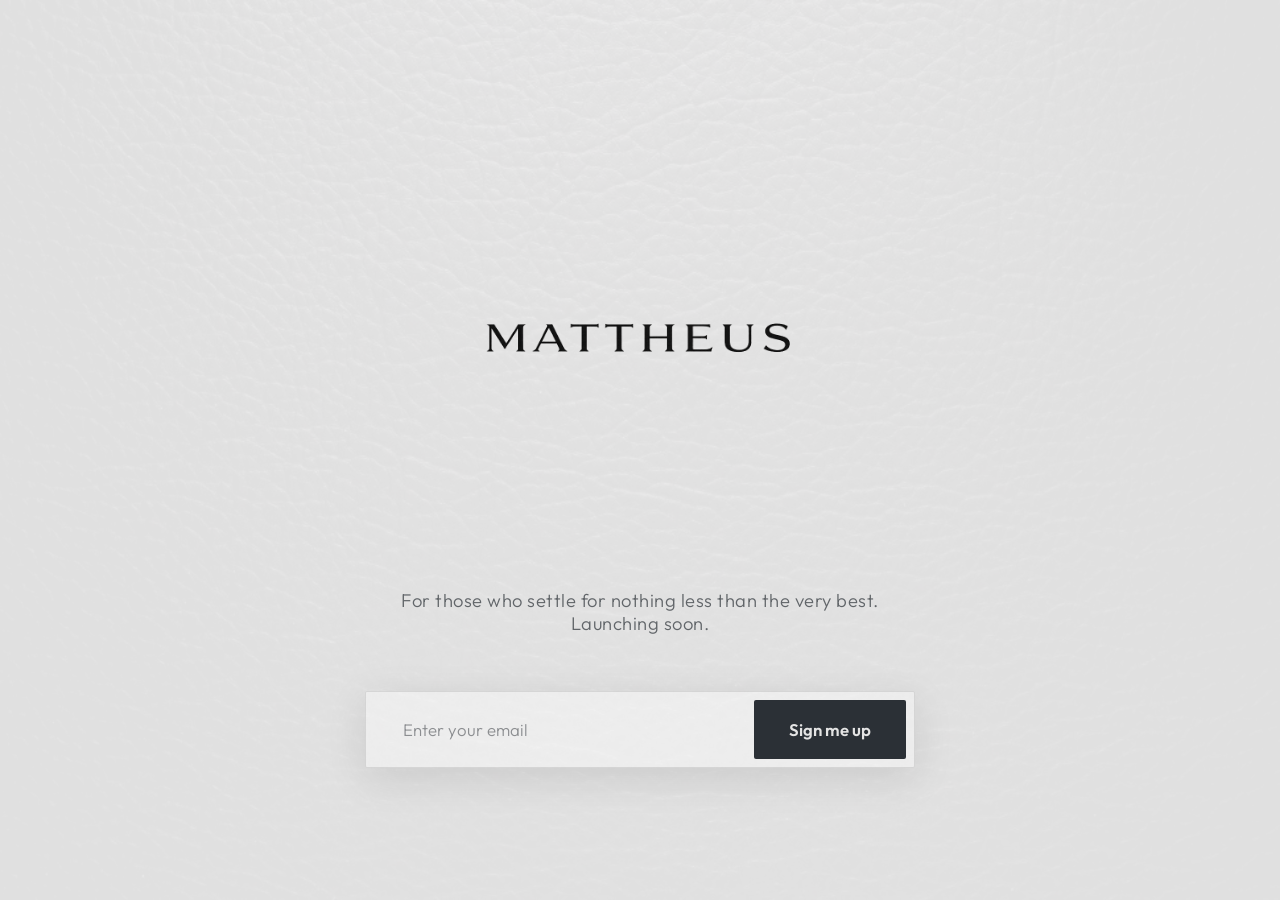
==== index.html @ fa1d1acb "Update index.html" ====
<!DOCTYPE html>
<html lang="nl">

<head>
    <meta charset="UTF-8">
    <meta name="viewport" content="width=device-width, initial-scale=1.0">
    <title>Mattheus Co.</title>
    <link rel="icon" type="image/png" href="favicon 2.png">
    <meta name="description" content="Sign up">

    <link rel="preconnect" href="https://fonts.googleapis.com">
    <link rel="preconnect" href="https://fonts.gstatic.com" crossorigin>
    <link href="https://fonts.googleapis.com/css2?family=Outfit:wght@300;400;600&display=swap" rel="stylesheet">

    <link rel="stylesheet" href="style.css">
</head>

<body>
    <main class="container">
        <img src="logo.jpg" alt="Mattheus Logo" class="brand-logo" id="logo"
            onerror="this.onerror=null;this.src='logo.png';">

        <div class="content">
            <h1 class="visually-hidden">Mattheus</h1>
            <p class="subtitle">
                For those who settle for nothing less than the very best. Launching soon.
            </p>

            <!-- ✅ NIEUW CUSTOM FORM -->
            <form id="subscribe-form" class="subscribe-form">
                <div class="input-group">
                    <input 
                        type="email" 
                        id="email" 
                        placeholder="Enter your email" 
                        required
                    >

                    <button type="submit" id="submit-btn">
                        <span>Sign me up</span>
                    </button>
                </div>

                <div id="success-message" class="success-message">
                    Thank you.
                </div>
            </form>
        </div>
    </main>

    <script src="script.js"></script>
</body>

</html>
---- style.css ----
:root {
    --bg-color: #e4e4e4; /* Lichtgrijs voor de kalfsleren achtergrond */
    --text-color: #2b3036; /* Donkere tekst voor goed contrast */
    --input-bg: rgba(255, 255, 255, 0.4);
    --border-color: rgba(0, 0, 0, 0.1);
    --focus-border: rgba(43, 48, 54, 0.4);
    --accent-color: #5c6670; 
    --transition: all 0.4s cubic-bezier(0.16, 1, 0.3, 1);
}

* {
    margin: 0;
    padding: 0;
    box-sizing: border-box;
}

body {
    background-color: #e0e0e0; /* Heldere lichtgrijze basis */
    color: var(--text-color);
    font-family: 'Outfit', -apple-system, BlinkMacSystemFont, 'Segoe UI', Roboto, Helvetica, Arial, sans-serif;
    min-height: 100vh;
    display: flex;
    flex-direction: column;
    align-items: center;
    justify-content: center;
    overflow-x: hidden;
    position: relative;
}

/* Pseudo-element voor de achtergrondtextuur om scherpte en helderheid te optimaliseren */
body::before {
    content: "";
    position: fixed;
    top: 0;
    left: 0;
    width: 100%;
    height: 100%;
    background-image: url('bg-texture.jpg');
    background-repeat: no-repeat;
    background-size: cover; /* Vult het gehele scherm zonder zichtbare randen of naden */
    background-position: center;
    mix-blend-mode: screen;
    opacity: 0.85;
    /* Optimalisaties voor maximale scherpte bij het schalen */
    image-rendering: -webkit-optimize-contrast;
    filter: contrast(1.15) brightness(1.02); 
    z-index: -1;
    pointer-events: none;
}


.container {
    width: 100%;
    max-width: 900px;
    display: flex;
    flex-direction: column;
    align-items: center;
    padding: 2rem;
    animation: fadeIn 1.2s ease-out forwards;
}

@keyframes fadeIn {
    from { opacity: 0; transform: translateY(20px); filter: blur(10px); }
    to { opacity: 1; transform: translateY(0); filter: blur(0); }
}

.brand-logo {
    max-width: 100%;
    width: 650px; /* Groot formaat zoals gevraagd */
    height: auto;
    margin-bottom: 1.5rem;
    object-fit: contain;
    /* Zorgt voor een naadloze overloop in de achtergrond door de randen te faden */
    -webkit-mask-image: radial-gradient(ellipse 80% 80% at center, black 70%, transparent 100%);
    mask-image: radial-gradient(ellipse 80% 80% at center, black 70%, transparent 100%);
}

.content {
    width: 100%;
    display: flex;
    flex-direction: column;
    align-items: center;
    text-align: center;
}

.visually-hidden {
    position: absolute;
    width: 1px;
    height: 1px;
    padding: 0;
    margin: -1px;
    overflow: hidden;
    clip: rect(0, 0, 0, 0);
    border: 0;
}

.subtitle {
    font-size: 1.15rem;
    font-weight: 300;
    color: rgba(43, 48, 54, 0.7);
    margin-bottom: 3.5rem;
    letter-spacing: 0.5px;
    max-width: 500px;
}

.subscribe-form {
    width: 100%;
    max-width: 550px;
    position: relative;
}

.input-group {
    display: flex;
    position: relative;
    border-radius: 2px;
    background: var(--input-bg);
    border: 1px solid var(--border-color);
    padding: 0.5rem;
    backdrop-filter: blur(15px);
    transition: var(--transition);
    box-shadow: 0 10px 40px rgba(0, 0, 0, 0.1);
}

.input-group:focus-within {
    border-color: var(--focus-border);
    background: rgba(255, 255, 255, 0.8);
    box-shadow: 0 15px 40px rgba(0, 0, 0, 0.1), 0 0 20px rgba(43, 48, 54, 0.05);
    transform: translateY(-2px);
}

input[type="email"] {
    flex: 1;
    background: transparent;
    border: none;
    padding: 1.2rem 1.8rem;
    color: var(--text-color);
    font-size: 1.05rem;
    font-family: inherit;
    outline: none;
}

input[type="email"]::placeholder {
    color: rgba(43, 48, 54, 0.5);
    font-weight: 300;
}

button {
    background: var(--text-color);
    color: var(--bg-color);
    border: none;
    border-radius: 2px;
    padding: 0 2.2rem;
    font-size: 1.05rem;
    font-weight: 600;
    font-family: inherit;
    cursor: pointer;
    transition: var(--transition);
    display: flex;
    align-items: center;
    gap: 0.6rem;
}

button:hover {
    background: var(--accent-color);
    transform: scale(1.03);
    box-shadow: 0 5px 15px rgba(216, 202, 181, 0.2);
}

button:active {
    transform: scale(0.98);
}

.arrow-icon {
    transition: var(--transition);
}

button:hover .arrow-icon {
    transform: translateX(4px);
}

.success-message {
    position: absolute;
    top: 130%;
    left: 0;
    width: 100%;
    text-align: center;
    color: var(--accent-color);
    font-size: 1.1rem;
    font-weight: 400;
    opacity: 0;
    visibility: hidden;
    transform: translateY(-15px);
    transition: all 0.5s cubic-bezier(0.16, 1, 0.3, 1);
}

.success-message.show {
    opacity: 1;
    visibility: visible;
    transform: translateY(0);
}
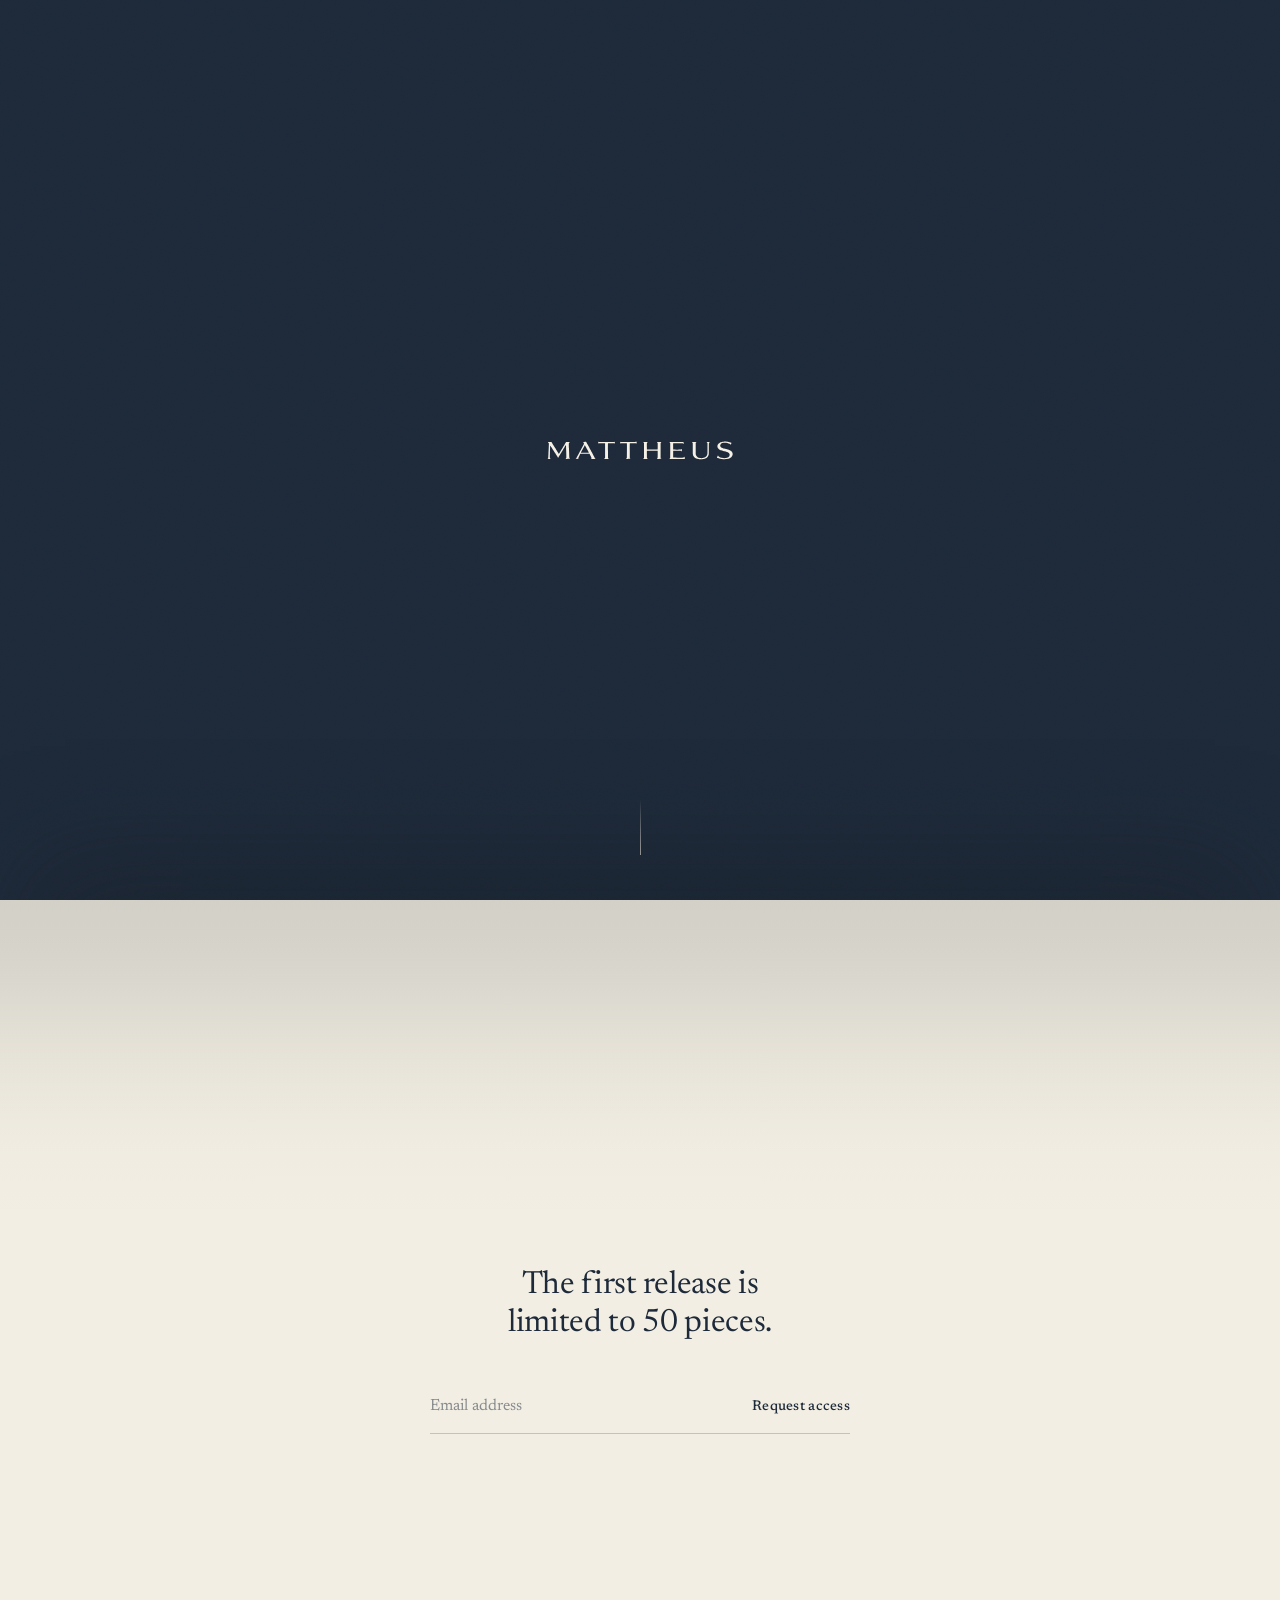
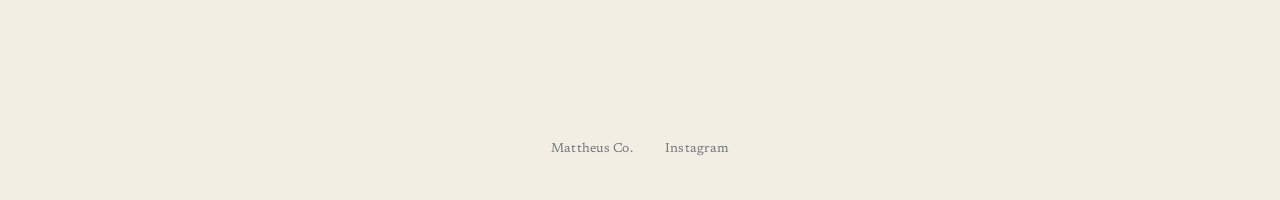
==== commit 3fb42849: "Add files via upload" ====
--- a/index.html
+++ b/index.html
@@ -1,54 +1,458 @@
-<!DOCTYPE html>
-<html lang="nl">
-
+<!doctype html>
+<html lang="en">
 <head>
-    <meta charset="UTF-8">
-    <meta name="viewport" content="width=device-width, initial-scale=1.0">
-    <title>Mattheus Co.</title>
-    <link rel="icon" type="image/png" href="favicon 2.png">
-    <meta name="description" content="Sign up">
-
-    <link rel="preconnect" href="https://fonts.googleapis.com">
-    <link rel="preconnect" href="https://fonts.gstatic.com" crossorigin>
-    <link href="https://fonts.googleapis.com/css2?family=Outfit:wght@300;400;600&display=swap" rel="stylesheet">
-
-    <link rel="stylesheet" href="style.css">
+<meta charset="utf-8">
+<meta name="viewport" content="width=device-width, initial-scale=1">
+<meta name="description" content="Mattheus. The first release is limited to 50 pieces.">
+<meta name="theme-color" content="#1E2A3A">
+<link rel="icon" href="/favicon.png" type="image/png">
+<link rel="apple-touch-icon" href="/apple-touch-icon.png">
+<meta property="og:title" content="Mattheus Co.">
+<meta property="og:description" content="The first release is limited to 50 pieces.">
+<meta property="og:image" content="/og.png">
+<meta name="twitter:card" content="summary_large_image">
+<title>Mattheus Co.</title>
+<link rel="preconnect" href="https://fonts.googleapis.com">
+<link rel="preconnect" href="https://fonts.gstatic.com" crossorigin>
+<link href="https://fonts.googleapis.com/css2?family=Newsreader:opsz,wght@6..72,300;6..72,400;6..72,500&display=swap" rel="stylesheet">
+<style>
+  /* ---------------------------------------------------------------
+     Mattheus · design guidelines
+     Navy #1E2A3A 60-70% · Sail #F6F1E7 20-30% · supporting 5-10%
+     Type: GT Super (display) + GT Super Text (body & UI).
+     Newsreader is the stand-in until the GT Super licence lands;
+     drop the @font-face block below in and it takes over everywhere.
+     --------------------------------------------------------------- */
+  :root{
+    --navy:#1E2A3A;
+    --navy-deep:#171D25;
+    --sail:#F6F1E7;
+    --paper:#F2EEE3;   /* screen 3 ground */
+    --stone:#D9D5D0;
+    --mist:#EEF0F0;
+    --grey:#8C8F95;
+    --metal:#C0C4C8;
+
+    --ease:cubic-bezier(.16,1,.3,1);
+    --display:'GT Super Display','GT Super','Newsreader',Georgia,'Times New Roman',serif;
+    --text:'GT Super Text','GT Super','Newsreader',Georgia,'Times New Roman',serif;
+  }
+  *{box-sizing:border-box;margin:0;padding:0}
+  html{scroll-behavior:smooth;background:var(--navy)}
+  body{
+    background:var(--navy);
+    color:var(--sail);
+    font-family:var(--text);
+    font-weight:400;
+    -webkit-font-smoothing:antialiased;
+    overflow-x:hidden;
+  }
+  body::after{
+    content:"";position:fixed;inset:0;pointer-events:none;z-index:9;
+    opacity:.03;mix-blend-mode:overlay;
+    background-image:url("data:image/svg+xml,%3Csvg xmlns='http://www.w3.org/2000/svg' width='180' height='180'%3E%3Cfilter id='n'%3E%3CfeTurbulence type='fractalNoise' baseFrequency='.85' numOctaves='3'/%3E%3C/filter%3E%3Crect width='180' height='180' filter='url(%23n)'/%3E%3C/svg%3E");
+  }
+
+  section{
+    min-height:100svh;
+    display:flex;flex-direction:column;
+    align-items:center;justify-content:center;
+    padding:clamp(48px,9vw,120px);
+    position:relative;
+  }
+
+  /* type scale straight from the guidelines ------------------------ */
+  .body{
+    font-family:var(--text);font-weight:400;
+    font-size:clamp(16px,1.4vw,18px);
+    line-height:1.6;letter-spacing:0;
+    text-align:center;text-wrap:balance;
+  }
+  .caption{
+    font-family:var(--text);font-weight:400;
+    font-size:13px;line-height:1.5;letter-spacing:.02em;
+  }
+
+  .r{opacity:0;transform:translateY(16px);transition:opacity 1.2s var(--ease),transform 1.2s var(--ease)}
+  .r.in{opacity:1;transform:none}
+  .r.d1{transition-delay:.16s}.r.d2{transition-delay:.34s}.r.d3{transition-delay:.54s}
+  @media (prefers-reduced-motion:reduce){.r{opacity:1;transform:none;transition:none}}
+
+  /* 1 · the mark --------------------------------------------------- */
+  /* The navy screen stays put and the paper panel slides up over it.
+     Smoother than blending the two colours, which passes through a
+     muddy grey. */
+  #mark{
+    position:sticky;top:0;
+    height:100svh;
+    z-index:0;
+  }
+  #mark .inner{
+    display:flex;flex-direction:column;align-items:center;
+    will-change:opacity,transform;
+  }
+  .mark{width:min(190px,34vw);color:var(--sail)}
+  .mark svg{display:block;width:100%;height:auto}
+  .cue{
+    position:absolute;bottom:clamp(32px,5vh,56px);left:50%;
+    width:1px;height:56px;transform:translateX(-50%);
+    background:linear-gradient(to bottom,transparent,rgba(246,241,231,.14));
+    overflow:hidden;
+  }
+  .cue::after{
+    content:"";position:absolute;left:0;top:0;width:1px;height:56px;
+    background:linear-gradient(to bottom,transparent,rgba(246,241,231,.6));
+    animation:trace 4s var(--ease) infinite;
+  }
+  @keyframes trace{0%{transform:translateY(-100%);opacity:0}20%{opacity:1}
+    72%{opacity:1}100%{transform:translateY(100%);opacity:0}}
+  @media (prefers-reduced-motion:reduce){.cue::after{animation:none;opacity:.35}}
+
+  /* 2 · access ----------------------------------------------------- */
+  #access{
+    position:relative;z-index:1;
+    background:var(--paper);
+    color:var(--navy);
+    gap:clamp(40px,6vh,72px);
+    box-shadow:0 -70px 100px -30px rgba(23,29,37,.38);
+  }
+  /* the panel's own shadow falls across its top edge, so the paper
+     darkens at the seam and lightens away from it over a long,
+     squared falloff. Shading the paper rather than blending navy
+     into it keeps the midtones out of grey. */
+  #access::before{
+    content:"";position:absolute;left:0;right:0;top:0;
+    height:42vh;pointer-events:none;
+    background:linear-gradient(to bottom,
+      rgba(23,29,37,0.140) 0.0%,
+      rgba(23,29,37,0.136) 7.1%,
+      rgba(23,29,37,0.125) 14.3%,
+      rgba(23,29,37,0.109) 21.4%,
+      rgba(23,29,37,0.090) 28.6%,
+      rgba(23,29,37,0.070) 35.7%,
+      rgba(23,29,37,0.051) 42.9%,
+      rgba(23,29,37,0.035) 50.0%,
+      rgba(23,29,37,0.022) 57.1%,
+      rgba(23,29,37,0.012) 64.3%,
+      rgba(23,29,37,0.006) 71.4%,
+      rgba(23,29,37,0.002) 78.6%,
+      rgba(23,29,37,0.000) 85.7%,
+      rgba(23,29,37,0.000) 92.9%,
+      rgba(23,29,37,0.000) 100.0%);
+  }
+  .h3{
+    font-family:var(--display);font-weight:400;
+    font-size:clamp(24px,2.8vw,32px);
+    line-height:1.2;letter-spacing:-.01em;
+    text-align:center;text-wrap:balance;
+  }
+  #access .h3{max-width:18ch;color:var(--navy)}
+  form{width:min(420px,80vw);position:relative}
+  .field{
+    display:flex;align-items:baseline;gap:20px;
+    border-bottom:1px solid rgba(30,42,58,.22);
+    padding-bottom:14px;
+    transition:border-color .7s var(--ease);
+  }
+  .field:focus-within{border-bottom-color:rgba(30,42,58,.7)}
+  input{
+    flex:1;min-width:0;background:none;border:0;outline:none;
+    color:var(--navy);
+    font-family:var(--text);font-size:16px;font-weight:400;
+    letter-spacing:0;padding:2px 0;
+  }
+  input::placeholder{color:rgba(30,42,58,.5)}
+  button{
+    background:none;border:0;cursor:pointer;
+    color:var(--navy);
+    font-family:var(--text);font-weight:500;
+    font-size:14px;line-height:1.3;letter-spacing:.02em;
+    white-space:nowrap;padding:2px 0;
+    border-bottom:1px solid transparent;
+    transition:border-color .7s var(--ease),opacity .4s var(--ease);
+  }
+  button:hover:not(:disabled){border-bottom-color:var(--navy)}
+  button:disabled{opacity:.35;cursor:default}
+  .status{
+    position:absolute;left:0;right:0;top:calc(100% + 22px);
+    font-size:13px;letter-spacing:.02em;color:rgba(30,42,58,.65);
+    opacity:0;transform:translateY(-6px);
+    transition:opacity .9s var(--ease),transform .9s var(--ease);
+  }
+  .status.show{opacity:1;transform:none}
+  .status.err{color:#96612F}
+  form.done .field{opacity:0;pointer-events:none;transition:opacity .8s var(--ease)}
+
+  footer{
+    position:absolute;bottom:clamp(28px,4.5vh,48px);left:0;right:0;
+    display:flex;justify-content:center;gap:32px;
+    color:rgba(30,42,58,.6);
+  }
+  footer a{color:inherit;text-decoration:none;border-bottom:1px solid transparent;
+    transition:border-color .6s var(--ease)}
+  footer a:hover{border-bottom-color:currentColor}
+
+  @media (max-width:640px){
+    .mark{width:42vw}
+  }
+</style>
 </head>
-
 <body>
-    <main class="container">
-        <img src="logo.jpg" alt="Mattheus Logo" class="brand-logo" id="logo"
-            onerror="this.onerror=null;this.src='logo.png';">
-
-        <div class="content">
-            <h1 class="visually-hidden">Mattheus</h1>
-            <p class="subtitle">
-                For those who settle for nothing less than the very best. Launching soon.
-            </p>
-
-            <!-- ✅ NIEUW CUSTOM FORM -->
-            <form id="subscribe-form" class="subscribe-form">
-                <div class="input-group">
-                    <input 
-                        type="email" 
-                        id="email" 
-                        placeholder="Enter your email" 
-                        required
-                    >
-
-                    <button type="submit" id="submit-btn">
-                        <span>Sign me up</span>
-                    </button>
-                </div>
-
-                <div id="success-message" class="success-message">
-                    Thank you.
-                </div>
-            </form>
-        </div>
-    </main>
-
-    <script src="script.js"></script>
+
+<!-- 1 · the mark -->
+<section id="mark">
+  <div class="inner" id="markInner">
+    <div class="mark r d1"><svg xmlns="http://www.w3.org/2000/svg" viewBox="0 0 4398 528" role="img" aria-label="Mattheus"><g transform="translate(0.000000,528.000000) scale(0.100000,-0.100000)" fill="currentColor"><path d="M41370 4665 c-137 -14 -274 -35 -420 -67 -162 -35 -206 -47 -262 -73
+-29 -14 -62 -25 -74 -25 -12 0 -39 -12 -60 -26 -21 -15 -52 -31 -67 -37 -64
+-22 -243 -152 -326 -237 -144 -146 -190 -249 -242 -535 -10 -54 -8 -78 19
+-216 32 -161 54 -219 129 -337 40 -62 167 -191 222 -227 22 -13 42 -29 46 -35
+3 -6 27 -22 53 -35 26 -14 54 -29 62 -34 35 -21 167 -81 179 -81 7 0 43 -13
+79 -29 63 -28 179 -64 422 -132 58 -16 119 -34 135 -40 34 -12 242 -62 355
+-85 41 -8 104 -24 140 -34 36 -11 111 -31 167 -45 56 -14 127 -37 158 -50 30
+-14 64 -25 74 -25 11 0 70 -25 132 -56 241 -120 367 -235 424 -387 42 -113 49
+-165 36 -258 -25 -175 -68 -265 -179 -377 -76 -76 -190 -153 -245 -166 -16 -4
+-45 -17 -65 -30 -20 -13 -57 -27 -80 -30 -24 -4 -61 -15 -82 -26 -20 -10 -77
+-26 -126 -34 -49 -9 -120 -23 -159 -31 -214 -44 -627 -18 -875 56 -36 11 -99
+28 -140 38 -262 66 -578 252 -686 404 -54 78 -80 90 -100 47 -71 -152 -130
+-261 -181 -339 -24 -35 -43 -74 -43 -86 0 -37 49 -64 143 -79 46 -8 101 -23
+123 -34 21 -11 59 -25 84 -32 25 -6 54 -17 65 -25 11 -7 56 -22 100 -34 44
+-12 90 -29 103 -37 13 -9 51 -20 85 -25 34 -6 82 -19 106 -30 25 -11 87 -24
+139 -29 52 -6 124 -17 161 -26 218 -50 1040 -58 1206 -11 28 8 84 20 125 27
+41 7 100 19 130 27 167 44 202 55 251 78 30 14 62 25 71 25 9 0 29 11 45 23
+15 13 42 29 59 35 91 30 353 236 429 336 164 214 208 308 235 505 12 86 -11
+293 -38 346 -8 17 -21 52 -28 79 -7 26 -24 65 -37 85 -13 20 -33 50 -43 67
+-68 113 -211 246 -339 315 -22 12 -49 29 -60 39 -11 10 -37 23 -57 29 -20 7
+-47 20 -60 30 -13 10 -41 23 -63 30 -22 7 -65 22 -95 35 -30 13 -77 31 -105
+41 -210 72 -306 103 -345 109 -25 4 -67 15 -95 26 -27 10 -84 25 -125 33 -41
+8 -95 22 -119 31 -24 9 -80 21 -123 27 -44 5 -97 17 -119 25 -21 9 -73 24
+-116 34 -156 38 -289 76 -313 92 -14 9 -51 21 -82 28 -32 6 -60 15 -63 20 -3
+5 -27 16 -53 26 -54 20 -120 58 -165 95 -18 14 -45 33 -62 42 -59 30 -136 153
+-175 281 -13 39 4 196 29 276 11 36 35 88 53 115 38 57 173 192 203 201 11 4
+39 20 61 35 74 50 225 98 379 119 77 11 155 24 174 29 62 19 177 24 267 12 49
+-6 136 -18 194 -26 58 -7 143 -19 190 -25 46 -7 94 -17 105 -23 11 -6 56 -21
+100 -33 115 -33 215 -69 271 -97 27 -13 61 -27 76 -31 39 -9 229 -138 262
+-177 38 -45 54 -53 72 -38 19 16 51 77 74 143 10 28 34 89 54 136 20 46 36 94
+36 106 0 37 -33 55 -121 66 -48 6 -106 20 -137 35 -30 14 -80 29 -111 33 -31
+5 -76 18 -101 29 -25 11 -56 21 -71 21 -14 0 -79 13 -145 30 -65 16 -177 36
+-249 45 -71 9 -146 20 -165 25 -47 12 -340 30 -470 29 -58 -1 -161 -7 -230
+-14z M9235 4628 c-134 -16 -230 -39 -292 -67 -94 -45 -115 -94 -53 -126
+15 -8 48 -43 71 -77 43 -62 44 -65 44 -143 0 -72 -3 -86 -30 -130 -51 -84 -65
+-109 -79 -140 -32 -70 -39 -83 -75 -145 -36 -59 -60 -105 -193 -360 -45 -85
+-121 -228 -151 -285 -9 -16 -49 -97 -89 -180 -40 -82 -80 -161 -89 -175 -58
+-88 -79 -125 -79 -140 0 -9 -11 -31 -24 -49 -13 -18 -44 -72 -67 -119 -24 -48
+-53 -100 -66 -115 -13 -16 -23 -34 -23 -41 0 -19 -180 -367 -205 -396 -7 -8
+-25 -40 -39 -70 -15 -30 -33 -66 -40 -80 -8 -14 -19 -36 -26 -50 -6 -14 -31
+-61 -55 -105 -24 -44 -53 -100 -65 -125 -12 -25 -27 -52 -35 -60 -7 -8 -66
+-118 -130 -245 -65 -126 -129 -246 -143 -265 -54 -74 -127 -140 -164 -151 -68
+-18 -103 -85 -59 -109 13 -6 138 -10 338 -10 272 0 322 2 341 16 28 19 28 49
+1 72 -76 61 -71 52 -59 112 24 114 107 299 277 615 18 33 39 76 48 95 8 19 28
+62 44 95 16 33 34 75 41 93 25 64 -24 60 1023 72 653 8 967 8 994 1 23 -6 53
+-7 77 -1 69 15 89 -1 147 -118 23 -48 48 -94 55 -102 7 -9 47 -85 89 -170 83
+-167 183 -366 223 -444 16 -30 28 -71 30 -107 l4 -57 -51 -50 c-57 -55 -61
+-72 -28 -105 22 -22 26 -23 242 -21 121 1 347 3 502 4 277 1 283 2 298 23 20
+28 3 55 -52 82 -57 28 -122 90 -140 133 -8 20 -23 46 -32 57 -19 21 -47 69
+-93 153 -15 28 -42 78 -59 110 -17 31 -40 75 -52 97 -11 22 -27 51 -37 65 -9
+14 -22 41 -29 61 -6 20 -22 51 -36 69 -13 18 -27 45 -30 60 -3 15 -15 36 -25
+45 -11 10 -24 34 -31 54 -6 20 -19 45 -29 56 -10 11 -25 36 -33 55 -9 19 -23
+46 -31 60 -8 14 -36 68 -61 120 -26 52 -63 122 -81 155 -19 33 -47 87 -64 120
+-16 33 -43 83 -60 110 -16 28 -36 66 -45 85 -8 19 -22 46 -29 60 -8 14 -42 80
+-76 147 -33 66 -67 126 -75 133 -7 6 -17 25 -20 41 -4 16 -11 32 -17 35 -6 4
+-21 30 -35 58 -14 28 -42 83 -63 121 -21 39 -50 93 -64 120 -13 28 -32 61 -40
+75 -8 14 -24 43 -34 65 -37 79 -122 233 -191 345 -8 14 -40 74 -71 133 -30 60
+-68 133 -85 163 -16 29 -52 98 -80 151 -46 92 -95 182 -157 291 -15 26 -38 70
+-53 97 -47 92 -91 143 -132 154 -43 12 -136 12 -238 -1z m47 -903 c26 -50 57
+-110 69 -135 12 -25 27 -52 34 -60 7 -8 52 -89 100 -180 83 -157 125 -236 170
+-319 11 -20 30 -51 43 -68 12 -17 22 -34 22 -38 0 -4 9 -19 19 -33 10 -15 55
+-97 99 -182 44 -85 97 -186 117 -225 21 -38 59 -110 85 -160 27 -49 58 -109
+71 -131 20 -36 22 -46 11 -68 l-12 -26 -777 -1 c-428 -1 -830 -3 -892 -5 -120
+-4 -131 -1 -131 41 0 19 138 303 205 420 19 33 48 87 65 120 18 33 46 87 63
+120 28 52 225 412 295 538 13 23 39 69 57 102 19 33 49 89 68 125 130 250 138
+263 162 257 6 -1 31 -43 57 -92z M21126 4624 c-58 -32 -212 -36 -1436 -39 -1356 -4 -2147 5 -2222 26
+-36 10 -53 10 -72 1 -33 -15 -33 -38 -1 -126 14 -38 25 -84 25 -103 0 -41 19
+-123 33 -140 14 -19 42 -16 95 11 105 52 148 55 791 57 537 2 595 0 606 -14 8
+-12 14 -113 17 -334 7 -391 0 -2919 -7 -2988 -8 -63 -50 -131 -121 -191 -58
+-50 -72 -94 -36 -113 27 -14 922 -7 950 8 41 22 24 90 -28 106 -11 3 -37 36
+-57 73 l-38 67 0 1683 c0 1661 0 1684 20 1698 16 12 117 14 665 11 l645 -2 76
+-37 c43 -20 83 -47 92 -62 21 -31 52 -34 67 -7 5 11 10 47 10 81 0 34 10 115
+22 180 20 112 20 120 4 144 -19 30 -55 34 -100 10z M12309 4614 c-20 -25 -15 -79 19 -179 16 -49 32 -107 35 -129 13 -84
+59 -108 120 -62 18 14 57 35 87 48 l55 23 608 3 608 2 30 -29 29 -29 0 -1644
+0 -1644 -25 -64 c-19 -47 -39 -76 -80 -114 -44 -42 -55 -58 -55 -83 0 -18 4
+-35 10 -38 5 -3 217 -7 471 -8 494 -2 499 -2 499 47 0 23 -28 56 -47 56 -14 0
+-39 31 -48 60 -4 14 -17 39 -29 55 l-21 30 -3 1655 c-1 910 0 1669 3 1687 12
+66 -17 63 553 63 630 0 762 -8 853 -49 35 -16 75 -41 88 -55 26 -28 53 -33 68
+-13 6 6 13 67 17 135 3 68 13 147 21 176 28 94 -1 123 -95 96 -87 -25 -346
+-30 -1895 -31 l-1630 -1 -100 26 c-118 30 -128 31 -146 10z M672 4572 c-21 -32 -4 -66 46 -91 38 -20 107 -102 141 -169 26 -52
+30 -111 20 -327 -4 -104 -15 -347 -23 -540 -8 -192 -20 -462 -26 -600 -5 -137
+-15 -286 -20 -331 -10 -82 -15 -194 -25 -534 -12 -447 -18 -579 -36 -805 -10
+-132 -23 -255 -29 -274 -11 -40 -47 -81 -107 -122 -48 -34 -64 -72 -40 -96 13
+-13 60 -15 327 -14 172 0 320 3 330 6 46 15 29 77 -30 112 -38 22 -64 63 -81
+123 -16 57 -24 479 -10 535 6 22 13 222 15 445 7 467 22 1049 36 1330 5 107 7
+204 4 216 -3 12 2 38 10 59 10 23 16 67 16 115 0 59 4 81 16 91 26 21 53 -6
+126 -127 10 -16 31 -49 48 -74 16 -25 39 -63 51 -85 12 -22 30 -49 40 -60 30
+-33 68 -88 85 -124 9 -19 27 -49 40 -66 13 -18 24 -36 24 -40 0 -4 11 -22 24
+-39 13 -17 33 -49 45 -71 12 -22 37 -60 56 -85 19 -25 44 -62 55 -83 12 -21
+42 -68 67 -105 25 -37 49 -76 53 -87 4 -11 22 -37 39 -59 17 -21 31 -43 31
+-47 0 -5 33 -56 73 -114 39 -58 83 -125 97 -149 14 -24 33 -54 43 -67 35 -48
+127 -186 168 -254 128 -210 160 -263 179 -290 17 -26 105 -160 235 -360 18
+-27 41 -65 51 -83 11 -19 31 -55 46 -80 15 -26 43 -79 62 -118 19 -39 42 -74
+51 -78 43 -16 52 -7 121 116 37 68 77 136 88 152 12 16 30 46 41 66 28 51 54
+93 100 162 87 131 207 326 281 458 20 36 46 81 59 100 12 19 52 87 90 150 71
+122 101 169 181 289 27 41 55 88 61 104 7 16 24 42 38 59 14 16 25 35 25 42 0
+8 10 26 22 41 22 28 43 64 82 141 11 22 56 97 100 167 107 169 148 237 198
+330 76 140 102 184 140 239 21 29 65 93 99 141 63 91 99 121 121 99 13 -13 26
+-355 27 -712 1 -113 8 -279 15 -370 20 -226 24 -362 37 -1131 9 -502 9 -675 0
+-701 -6 -19 -36 -61 -66 -92 -45 -46 -55 -63 -55 -91 0 -24 6 -38 19 -45 26
+-14 934 -4 961 10 13 7 20 21 20 40 0 24 -8 35 -39 54 -38 24 -87 79 -111 126
+-29 55 -55 476 -70 1135 -14 613 -28 991 -40 1095 -25 208 -40 1099 -21 1167
+14 50 88 157 132 192 29 24 39 39 39 61 0 41 -20 48 -140 44 -58 -2 -226 -6
+-373 -9 -322 -6 -336 -9 -381 -96 -50 -97 -76 -144 -95 -170 -11 -14 -38 -62
+-62 -105 -23 -44 -50 -90 -60 -103 -11 -13 -19 -29 -19 -37 0 -7 -10 -25 -23
+-41 -12 -15 -31 -46 -41 -68 -10 -22 -38 -70 -62 -106 -24 -37 -44 -70 -44
+-75 0 -4 -15 -30 -34 -58 -96 -145 -152 -237 -221 -363 -42 -76 -91 -161 -108
+-189 -18 -28 -41 -65 -52 -83 -11 -18 -53 -83 -93 -144 -41 -62 -85 -132 -98
+-157 -14 -25 -42 -73 -62 -107 -20 -34 -59 -102 -86 -150 -27 -48 -57 -99 -66
+-113 -10 -14 -37 -59 -60 -100 -46 -80 -75 -127 -106 -173 -10 -16 -30 -48
+-44 -71 -100 -172 -133 -216 -160 -216 -33 0 -53 22 -70 75 -7 22 -25 54 -39
+72 -14 17 -44 61 -66 98 -22 36 -49 78 -61 93 -11 15 -38 56 -60 92 -35 58
+-167 261 -221 342 -12 18 -32 51 -43 73 -18 36 -39 70 -91 146 -9 13 -38 60
+-64 104 -26 44 -70 115 -99 157 -28 43 -64 101 -81 128 -16 28 -52 86 -80 128
+-27 42 -59 93 -70 113 -27 49 -50 85 -123 196 -34 52 -62 101 -62 108 0 7 -7
+18 -16 26 -8 7 -27 33 -40 58 -53 98 -76 137 -89 151 -7 8 -22 33 -34 55 -12
+22 -37 65 -56 95 -19 30 -43 71 -55 90 -12 19 -36 60 -55 90 -19 30 -44 74
+-55 98 -30 61 -92 142 -110 142 -8 0 -186 1 -394 2 l-379 3 -15 -23z M26799 4596 c-2 -2 -190 -6 -417 -8 -401 -4 -414 -5 -434 -25 -28
+-28 -18 -52 38 -91 33 -24 53 -49 74 -95 l30 -62 0 -715 c0 -795 4 -752 -67
+-763 -21 -3 -570 -7 -1221 -8 -999 -2 -1186 0 -1197 12 -12 11 -15 122 -21
+609 -4 327 -4 661 1 742 7 141 8 150 36 192 17 24 52 59 79 76 64 41 79 80 41
+114 -14 13 -28 15 -62 9 -24 -4 -48 -6 -54 -4 -5 2 -192 2 -415 2 -339 -2
+-409 -4 -427 -17 -34 -22 -28 -38 27 -78 28 -20 50 -41 50 -48 0 -6 14 -39 30
+-73 l30 -62 -2 -1684 -3 -1684 -35 -68 c-27 -53 -44 -73 -72 -88 -60 -31 -74
+-84 -28 -109 13 -7 180 -9 473 -8 482 3 487 4 487 50 0 11 -27 49 -60 84 -100
+107 -91 18 -93 928 -2 757 -1 805 16 823 17 20 39 20 1236 22 1115 2 1220 1
+1235 -14 14 -15 16 -89 16 -800 0 -776 0 -785 -21 -842 -16 -44 -37 -73 -85
+-120 -65 -62 -72 -79 -54 -113 10 -19 26 -19 491 -15 344 3 485 8 495 16 30
+25 16 58 -51 122 -52 50 -65 68 -65 92 0 17 -8 42 -17 55 -17 24 -18 122 -21
+1673 l-2 1648 31 72 c19 42 52 94 80 125 49 54 61 90 37 110 -14 10 -101 25
+-109 18z M31951 4590 c-18 -4 -666 -9 -1440 -10 -773 -1 -1458 -2 -1521 -4
+-161 -2 -198 -27 -122 -82 49 -35 98 -99 117 -154 22 -63 23 -3311 1 -3384
+-17 -55 -52 -111 -113 -178 -48 -53 -56 -90 -22 -109 16 -8 200 -9 688 -5 366
+4 1152 3 1746 -2 655 -5 1085 -4 1093 1 16 12 15 71 -2 105 -21 42 -36 125
+-42 241 -6 108 -21 151 -50 151 -8 0 -48 -32 -89 -70 -41 -39 -80 -70 -88 -70
+-8 0 -39 -11 -68 -25 -88 -40 -296 -47 -1374 -43 -751 2 -955 6 -972 16 l-23
+13 0 784 0 785 23 12 c31 18 1674 8 1729 -10 42 -14 128 -71 173 -113 36 -34
+70 -37 85 -9 7 14 10 102 8 261 -3 200 -5 241 -18 249 -27 17 -48 11 -86 -25
+-20 -19 -42 -35 -47 -35 -6 0 -28 -12 -49 -27 -37 -25 -47 -27 -196 -33 -86
+-4 -481 -5 -877 -3 -557 3 -723 7 -732 16 -10 10 -13 170 -14 727 0 393 3 723
+6 732 4 10 15 20 25 23 28 9 1998 10 2057 1 31 -5 70 -20 95 -37 24 -16 52
+-29 62 -29 11 0 46 -27 78 -60 60 -62 77 -70 98 -45 10 12 10 54 0 208 -6 105
+-16 200 -22 210 -9 18 -49 38 -71 36 -7 -1 -27 -5 -46 -9z M34079 4572 c-31 -21 -22 -50 30 -98 36 -33 57 -64 75 -110 l26 -64
+0 -1225 c0 -1087 2 -1230 16 -1263 8 -20 22 -80 29 -132 17 -111 67 -284 89
+-309 9 -10 21 -33 27 -52 48 -142 342 -433 484 -479 22 -7 56 -24 75 -36 19
+-13 42 -24 50 -24 8 0 33 -10 55 -21 22 -12 67 -28 100 -36 33 -7 80 -22 105
+-32 25 -11 87 -26 138 -35 52 -9 108 -24 125 -33 22 -11 75 -19 167 -24 74 -5
+157 -11 184 -15 81 -11 377 -12 436 -2 30 5 100 13 155 17 55 5 143 18 195 29
+52 11 136 28 185 38 50 9 106 25 125 34 19 9 50 20 68 23 19 4 46 15 60 26 15
+10 51 24 80 31 28 6 55 16 58 21 3 5 27 20 54 34 54 27 105 60 163 102 49 36
+207 196 249 252 33 43 46 64 124 203 42 73 93 234 115 358 8 45 14 439 18
+1280 6 1103 8 1220 24 1273 29 98 44 127 79 145 43 23 88 67 88 86 0 8 -10 24
+-22 36 -21 20 -31 20 -325 17 -312 -4 -333 -7 -333 -45 0 -9 27 -44 59 -77 33
+-33 71 -83 85 -111 l25 -50 -3 -1200 c-2 -661 -8 -1230 -13 -1269 -15 -111
+-90 -311 -156 -415 -88 -140 -222 -268 -372 -355 -54 -32 -136 -69 -200 -90
+-165 -54 -211 -66 -292 -74 -51 -5 -97 -12 -102 -16 -14 -8 -105 -25 -192 -35
+-100 -12 -330 3 -389 25 -25 9 -82 20 -126 25 -46 5 -99 17 -121 28 -21 11
+-57 24 -78 28 -22 3 -94 33 -160 66 -99 49 -133 72 -195 132 -106 102 -175
+186 -184 220 -4 16 -18 42 -30 57 -13 15 -27 45 -31 65 -3 21 -15 55 -26 76
+-11 21 -27 84 -37 141 -15 93 -17 217 -17 1367 l0 1265 25 50 c16 32 36 55 55
+64 17 7 38 21 48 29 20 18 23 65 5 80 -8 6 -149 11 -358 12 -190 2 -396 3
+-459 4 -79 1 -119 -3 -132 -12z"/></g></svg></div>
+  </div>
+  <div class="cue r d3" aria-hidden="true"></div>
+</section>
+
+<!-- 2 · access -->
+<section id="access">
+  <p class="h3 r">The first release is limited to 50 pieces.</p>
+  <form class="r d2" id="f" novalidate>
+    <div class="field">
+      <input id="e" type="email" name="email" placeholder="Email address" autocomplete="email" required aria-label="Email address">
+      <button type="submit" id="b">Request access</button>
+    </div>
+    <p class="status" id="s" role="status" aria-live="polite"></p>
+  </form>
+  <footer class="caption">
+    <span>Mattheus Co.</span>
+    <a href="https://instagram.com/co.mattheus" target="_blank" rel="noopener">Instagram</a>
+  </footer>
+</section>
+
+<script>
+(function(){
+  var io = new IntersectionObserver(function(es){
+    es.forEach(function(e){ if(e.isIntersecting){ e.target.classList.add('in'); io.unobserve(e.target); } });
+  }, {threshold:.16, rootMargin:'0px 0px -8% 0px'});
+  document.querySelectorAll('.r').forEach(function(el){ io.observe(el); });
+
+  var inner=document.getElementById('markInner'), cue=document.querySelector('.cue');
+  var reduce = window.matchMedia('(prefers-reduced-motion: reduce)').matches;
+  if(inner && !reduce){
+    var ticking=false;
+    var onScroll=function(){
+      if(ticking) return;
+      ticking=true;
+      requestAnimationFrame(function(){
+        var vh=window.innerHeight;
+        var t=Math.min(Math.max(window.scrollY/(vh*0.45),0),1);
+        var e=t*t*(3-2*t);
+        inner.style.opacity=String(1-e);
+        inner.style.transform='translateY('+(-26*e).toFixed(2)+'px)';
+        if(cue) cue.style.opacity=String(1-Math.min(t*2,1));
+        ticking=false;
+      });
+    };
+    window.addEventListener('scroll', onScroll, {passive:true});
+    onScroll();
+  }
+
+  var f=document.getElementById('f'), i=document.getElementById('e'),
+      b=document.getElementById('b'), s=document.getElementById('s');
+
+  function say(t, err){ s.textContent=t; s.classList.toggle('err', !!err); s.classList.add('show'); }
+
+  f.addEventListener('submit', function(ev){
+    ev.preventDefault();
+    var v=(i.value||'').trim();
+    if(!/^[^@\s]+@[^@\s]+\.[^@\s]{2,}$/.test(v)){ say('Enter a valid email address.', true); return; }
+    b.disabled=true; s.classList.remove('show');
+
+    var req = window.__DEMO__
+      ? new Promise(function(res){ setTimeout(function(){ res({position:42}); }, 900); })
+      : fetch('/api/subscribe', {
+          method:'POST',
+          headers:{'Content-Type':'application/json'},
+          body:JSON.stringify({email:v})
+        });
+
+    (window.__DEMO__ ? req : req.then(function(r){
+      return r.json().catch(function(){ return {}; }).then(function(j){
+        if(!r.ok) throw new Error(j.error||'failed');
+        return j;
+      });
+    })).then(function(j){
+      f.classList.add('done');
+      var EDITION = 50;
+      if(j.position && j.position <= EDITION){
+        say('Confirmed. No. ' + String(j.position).padStart(2,'0') + ' of ' + EDITION + '.');
+      } else if(j.position){
+        say('Confirmed. You are on the waitlist.');
+      } else {
+        say('Confirmed.');
+      }
+    }).catch(function(){
+      b.disabled=false;
+      say('Something went wrong. Try again.', true);
+    });
+  });
+})();
+</script>
+
 </body>
-
 </html>
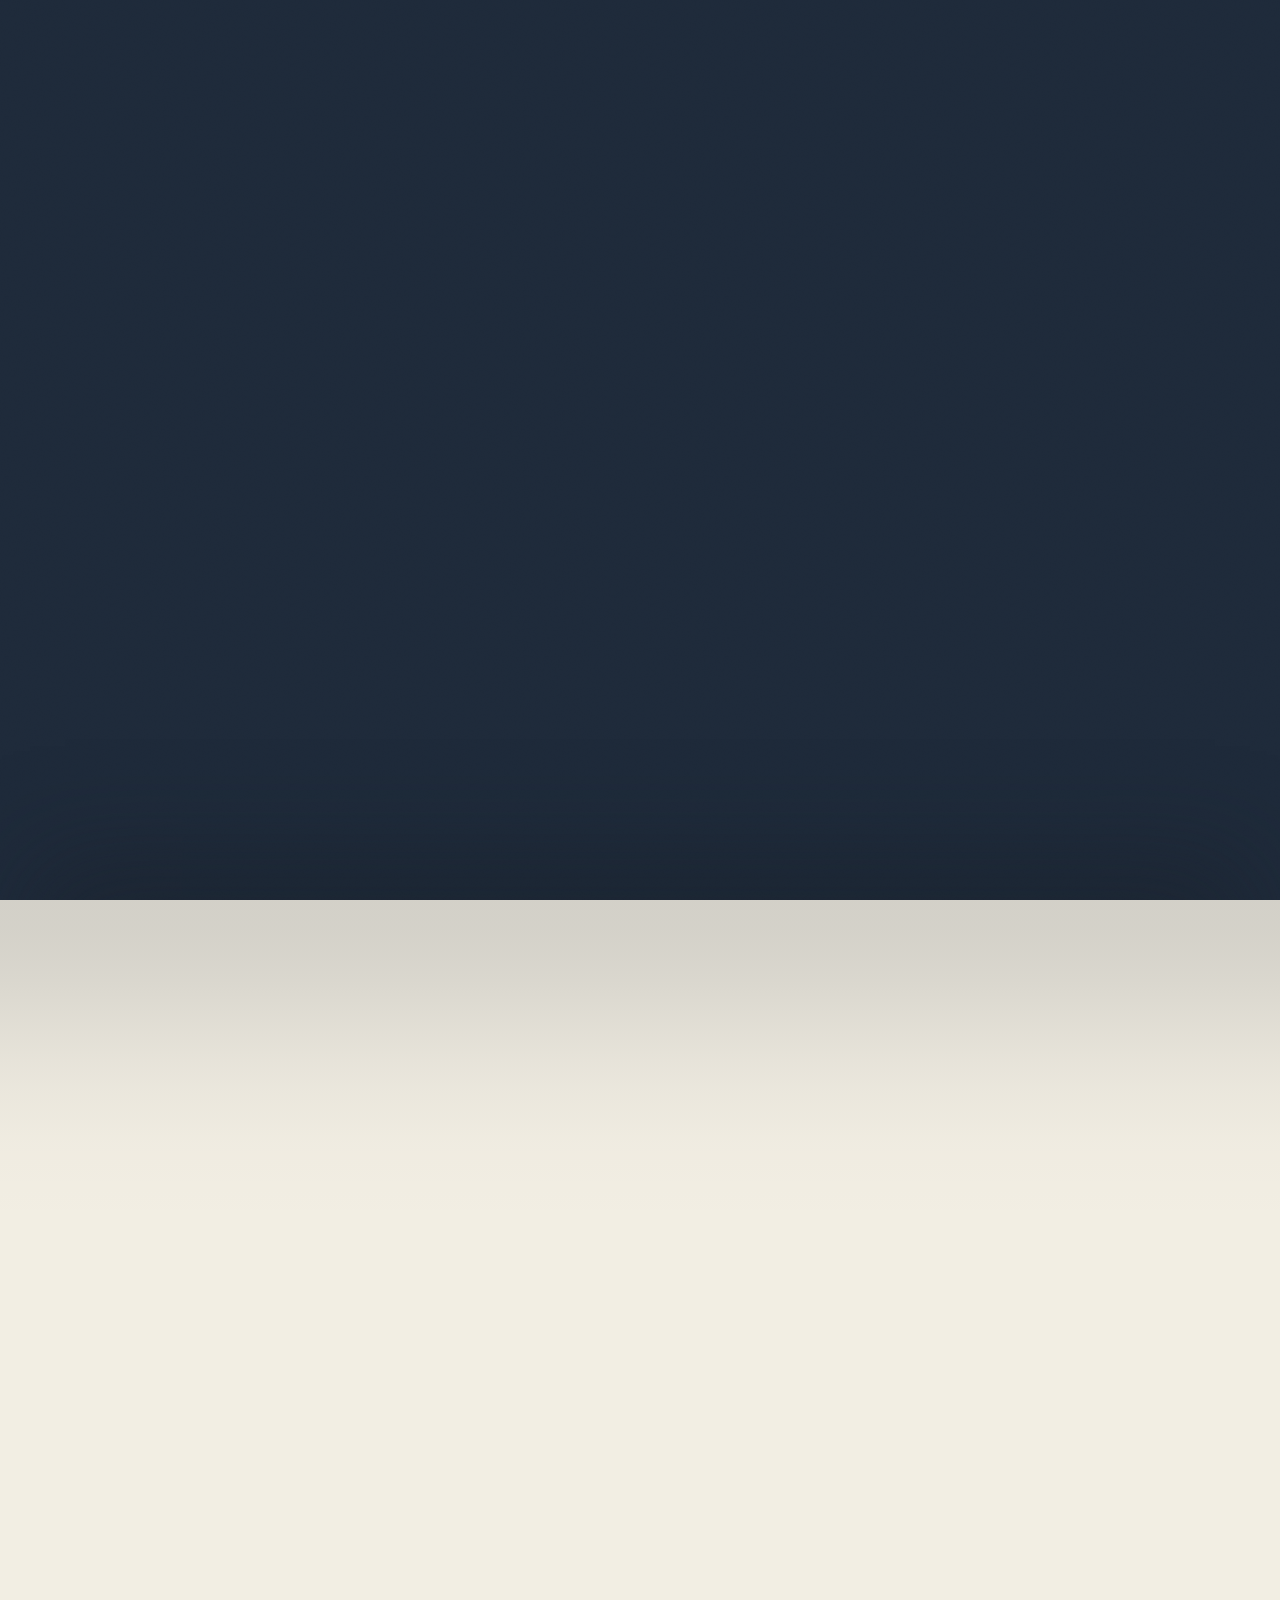
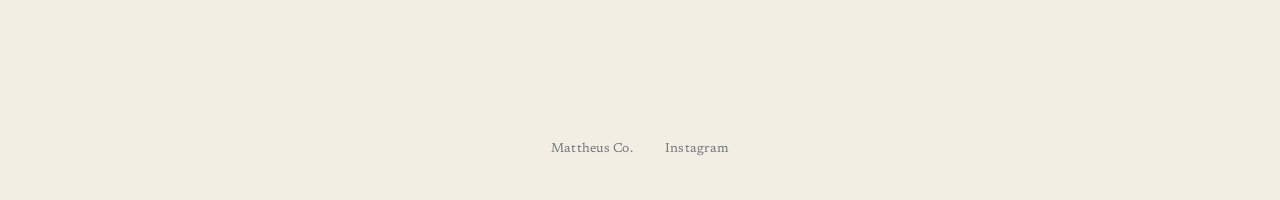
==== commit 47daab5c: "Update index.html" ====
--- a/index.html
+++ b/index.html
@@ -175,6 +175,7 @@
   button:disabled{opacity:.35;cursor:default}
   .status{
     position:absolute;left:0;right:0;top:calc(100% + 22px);
+    text-align:center;
     font-size:13px;letter-spacing:.02em;color:rgba(30,42,58,.65);
     opacity:0;transform:translateY(-6px);
     transition:opacity .9s var(--ease),transform .9s var(--ease);
@@ -438,13 +439,7 @@
       });
     })).then(function(j){
       f.classList.add('done');
-      var EDITION = 50;
-      if(j.position && j.position <= EDITION){
-        say('Confirmed. No. ' + String(j.position).padStart(2,'0') + ' of ' + EDITION + '.');
-      } else if(j.position){
-        say('Confirmed. You are on the waitlist.');
-      } else {
-        say('Confirmed.');
+      say('Confirmed. You are on the waitlist.');
       }
     }).catch(function(){
       b.disabled=false;
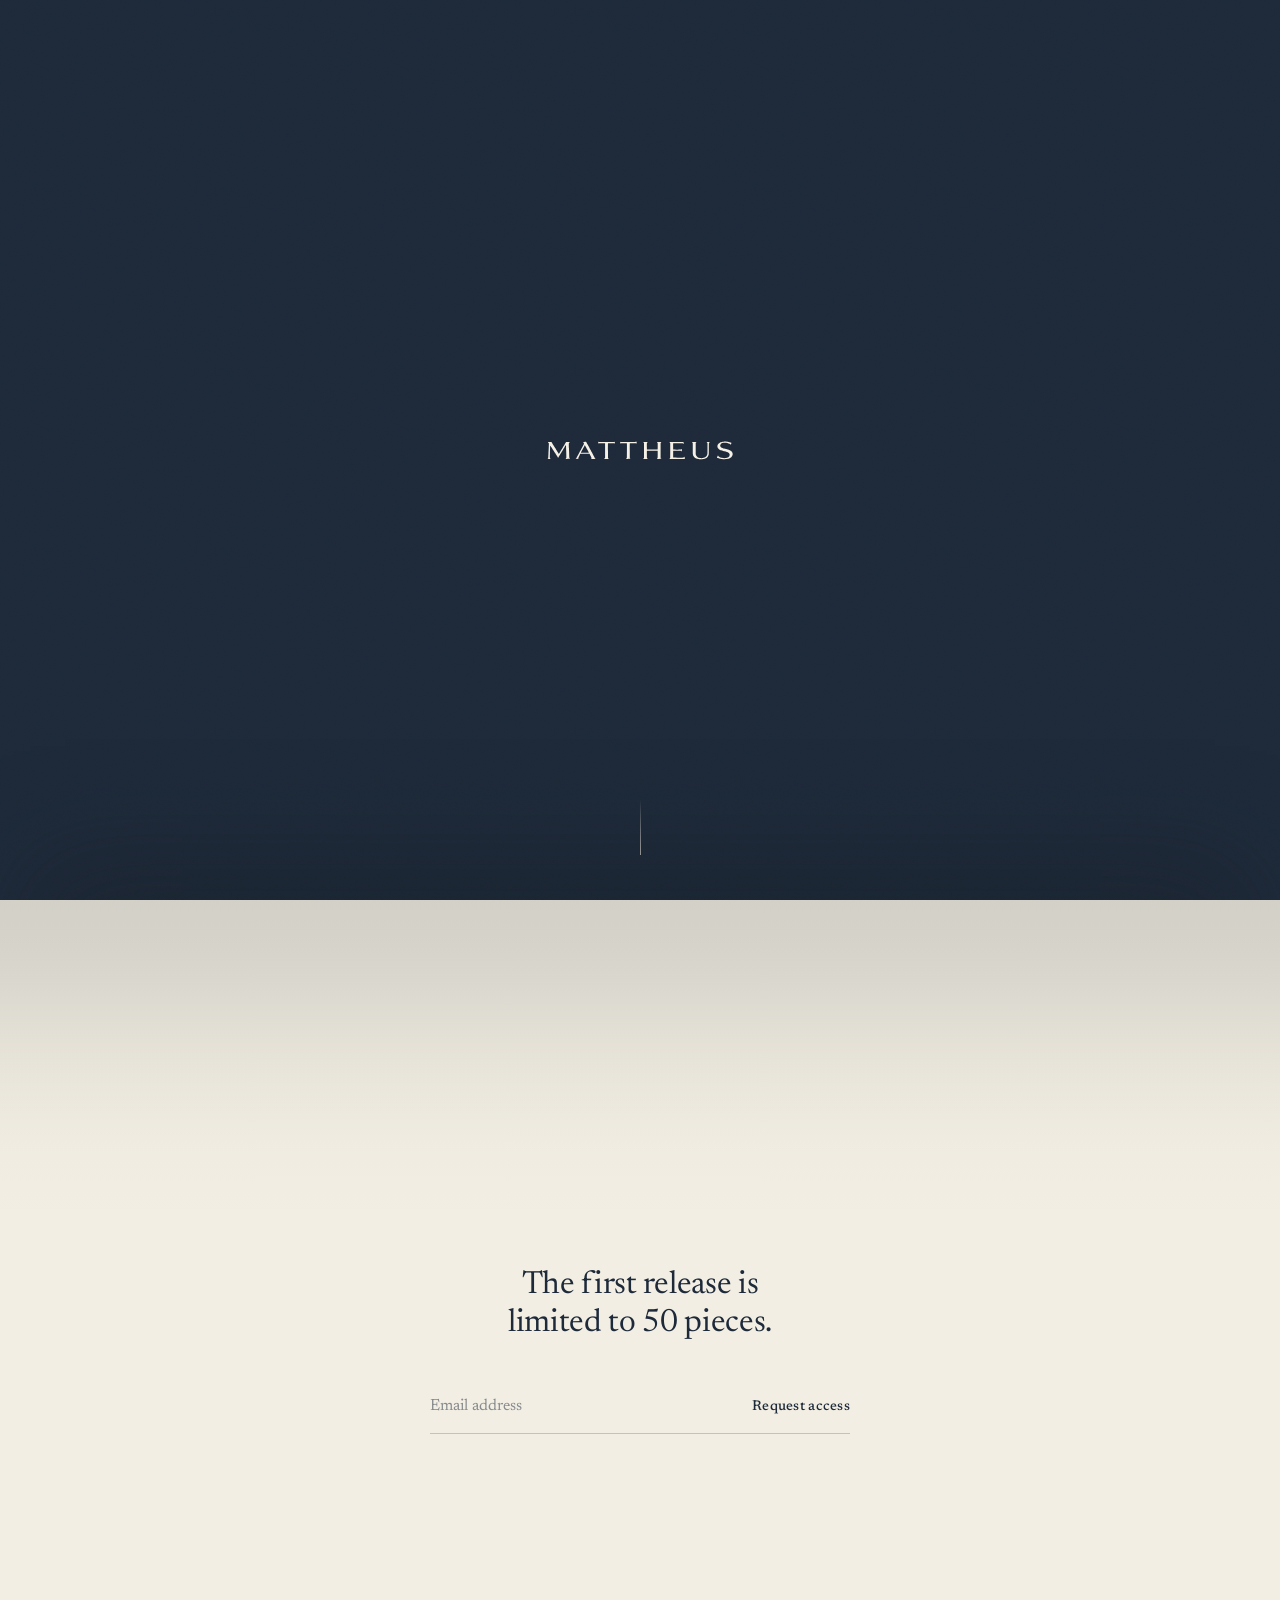
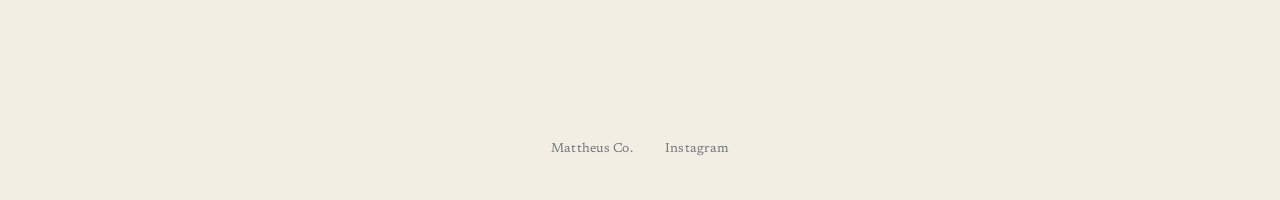
==== commit 776882f7: "Update index.html" ====
--- a/index.html
+++ b/index.html
@@ -440,7 +440,6 @@
     })).then(function(j){
       f.classList.add('done');
       say('Confirmed. You are on the waitlist.');
-      }
     }).catch(function(){
       b.disabled=false;
       say('Something went wrong. Try again.', true);
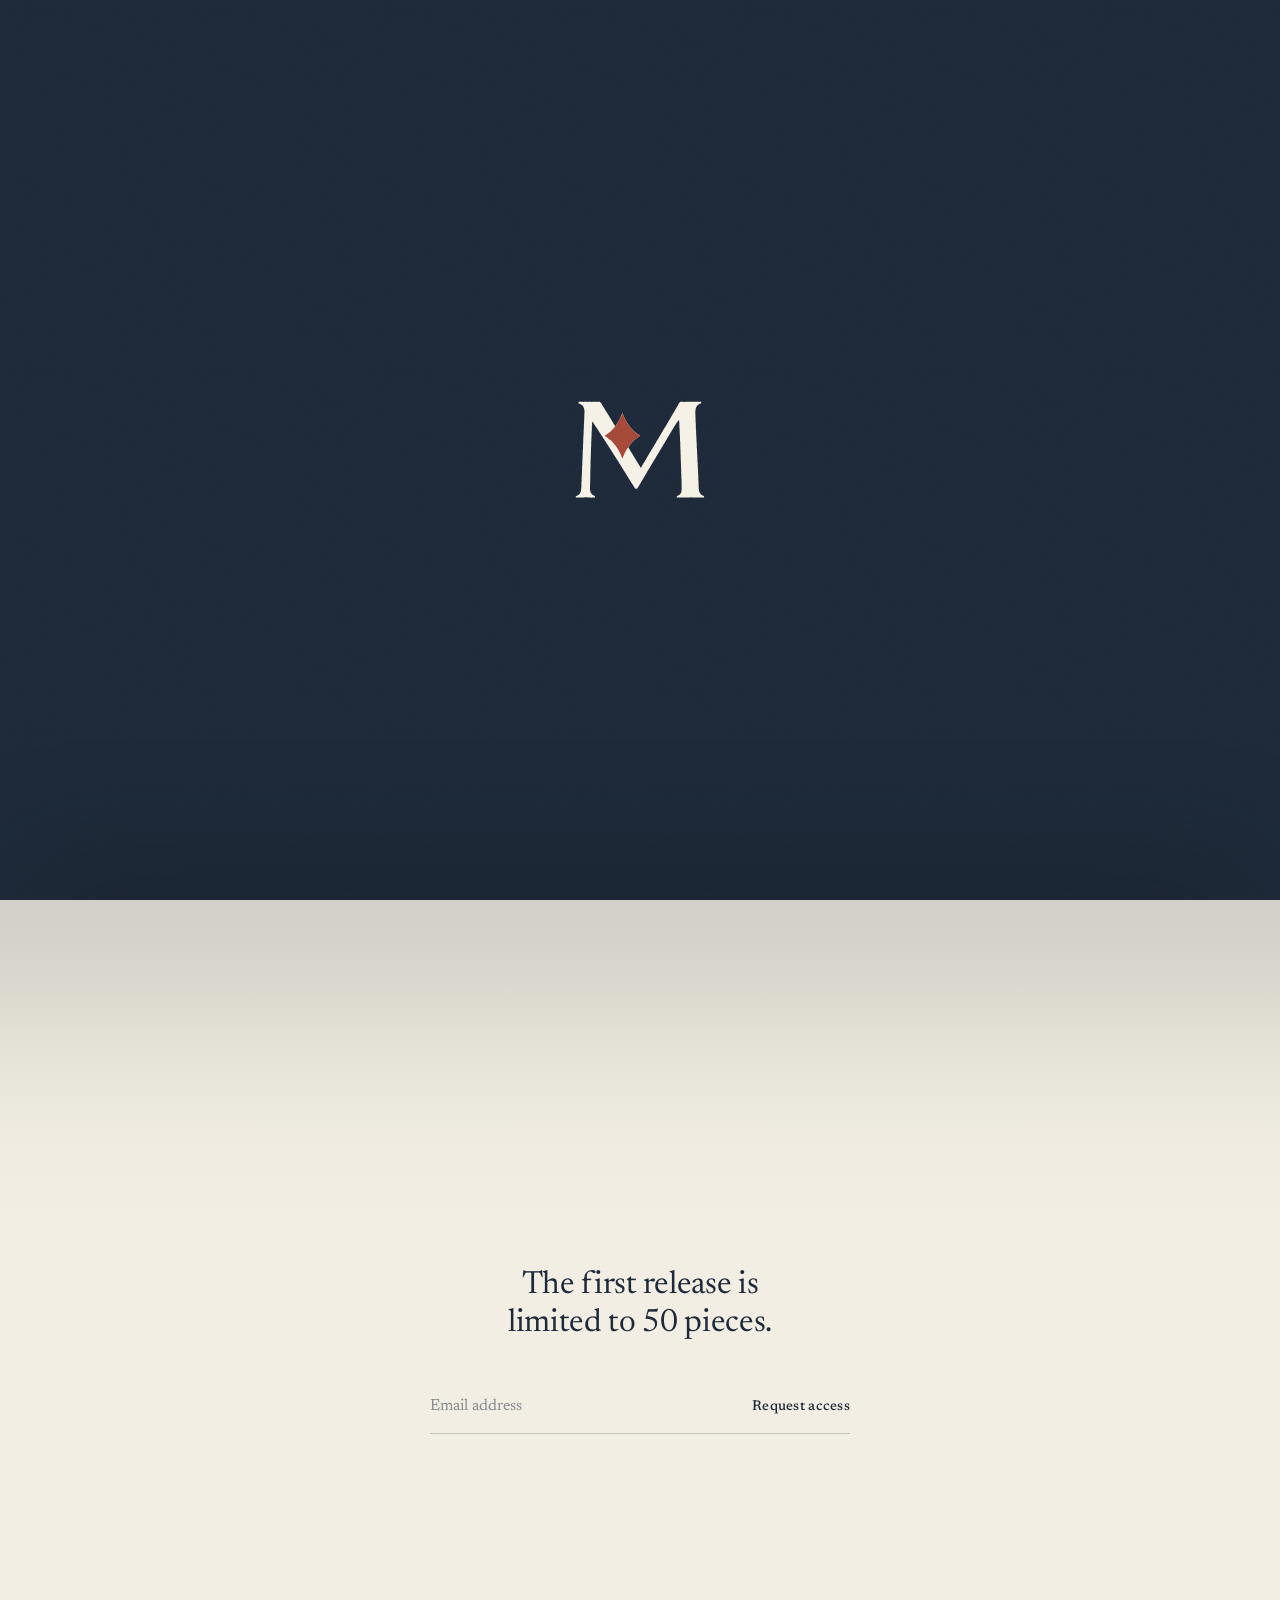
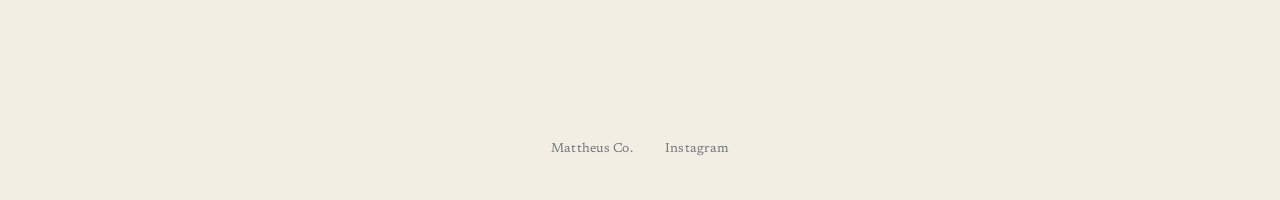
==== commit 5f3ce96a: "Rename index_1.html to index.html" ====
--- a/index.html
+++ b/index.html
@@ -91,22 +91,37 @@
     display:flex;flex-direction:column;align-items:center;
     will-change:opacity,transform;
   }
-  .mark{width:min(190px,34vw);color:var(--sail)}
+  .mark{width:min(130px,26vw);color:var(--sail)}
   .mark svg{display:block;width:100%;height:auto}
+  /* Two streaks share one 8s cycle, offset by half. Each is out of sight
+     well before the other appears, so the rail is genuinely empty between
+     passes, and the colour alternates Sail, then rust. */
   .cue{
     position:absolute;bottom:clamp(32px,5vh,56px);left:50%;
     width:1px;height:56px;transform:translateX(-50%);
-    background:linear-gradient(to bottom,transparent,rgba(246,241,231,.14));
     overflow:hidden;
   }
+  .cue::before,
   .cue::after{
     content:"";position:absolute;left:0;top:0;width:1px;height:56px;
-    background:linear-gradient(to bottom,transparent,rgba(246,241,231,.6));
-    animation:trace 4s var(--ease) infinite;
-  }
-  @keyframes trace{0%{transform:translateY(-100%);opacity:0}20%{opacity:1}
-    72%{opacity:1}100%{transform:translateY(100%);opacity:0}}
-  @media (prefers-reduced-motion:reduce){.cue::after{animation:none;opacity:.35}}
+    opacity:0;
+    /* linear on purpose: the brand ease front-loads the motion so hard that
+       the streak is past the window before it has faded in. */
+    animation:trace 8s linear infinite;
+  }
+  .cue::before{background:linear-gradient(to bottom,transparent,rgba(246,241,231,.85))}
+  .cue::after{background:linear-gradient(to bottom,transparent,#A64939);animation-delay:4s}
+  @keyframes trace{
+    0%   {transform:translateY(-100%);opacity:0}
+    4%   {opacity:1}
+    28%  {opacity:1}
+    32%  {transform:translateY(100%);opacity:0}
+    100% {transform:translateY(100%);opacity:0}
+  }
+  @media (prefers-reduced-motion:reduce){
+    .cue::before,.cue::after{animation:none;opacity:0}
+    .cue::before{opacity:.3;transform:none}
+  }
 
   /* 2 · access ----------------------------------------------------- */
   #access{
@@ -194,7 +209,7 @@
   footer a:hover{border-bottom-color:currentColor}
 
   @media (max-width:640px){
-    .mark{width:42vw}
+    .mark{width:34vw}
   }
 </style>
 </head>
@@ -203,168 +218,650 @@
 <!-- 1 · the mark -->
 <section id="mark">
   <div class="inner" id="markInner">
-    <div class="mark r d1"><svg xmlns="http://www.w3.org/2000/svg" viewBox="0 0 4398 528" role="img" aria-label="Mattheus"><g transform="translate(0.000000,528.000000) scale(0.100000,-0.100000)" fill="currentColor"><path d="M41370 4665 c-137 -14 -274 -35 -420 -67 -162 -35 -206 -47 -262 -73
--29 -14 -62 -25 -74 -25 -12 0 -39 -12 -60 -26 -21 -15 -52 -31 -67 -37 -64
--22 -243 -152 -326 -237 -144 -146 -190 -249 -242 -535 -10 -54 -8 -78 19
--216 32 -161 54 -219 129 -337 40 -62 167 -191 222 -227 22 -13 42 -29 46 -35
-3 -6 27 -22 53 -35 26 -14 54 -29 62 -34 35 -21 167 -81 179 -81 7 0 43 -13
-79 -29 63 -28 179 -64 422 -132 58 -16 119 -34 135 -40 34 -12 242 -62 355
--85 41 -8 104 -24 140 -34 36 -11 111 -31 167 -45 56 -14 127 -37 158 -50 30
--14 64 -25 74 -25 11 0 70 -25 132 -56 241 -120 367 -235 424 -387 42 -113 49
--165 36 -258 -25 -175 -68 -265 -179 -377 -76 -76 -190 -153 -245 -166 -16 -4
--45 -17 -65 -30 -20 -13 -57 -27 -80 -30 -24 -4 -61 -15 -82 -26 -20 -10 -77
--26 -126 -34 -49 -9 -120 -23 -159 -31 -214 -44 -627 -18 -875 56 -36 11 -99
-28 -140 38 -262 66 -578 252 -686 404 -54 78 -80 90 -100 47 -71 -152 -130
--261 -181 -339 -24 -35 -43 -74 -43 -86 0 -37 49 -64 143 -79 46 -8 101 -23
-123 -34 21 -11 59 -25 84 -32 25 -6 54 -17 65 -25 11 -7 56 -22 100 -34 44
--12 90 -29 103 -37 13 -9 51 -20 85 -25 34 -6 82 -19 106 -30 25 -11 87 -24
-139 -29 52 -6 124 -17 161 -26 218 -50 1040 -58 1206 -11 28 8 84 20 125 27
-41 7 100 19 130 27 167 44 202 55 251 78 30 14 62 25 71 25 9 0 29 11 45 23
-15 13 42 29 59 35 91 30 353 236 429 336 164 214 208 308 235 505 12 86 -11
-293 -38 346 -8 17 -21 52 -28 79 -7 26 -24 65 -37 85 -13 20 -33 50 -43 67
--68 113 -211 246 -339 315 -22 12 -49 29 -60 39 -11 10 -37 23 -57 29 -20 7
--47 20 -60 30 -13 10 -41 23 -63 30 -22 7 -65 22 -95 35 -30 13 -77 31 -105
-41 -210 72 -306 103 -345 109 -25 4 -67 15 -95 26 -27 10 -84 25 -125 33 -41
-8 -95 22 -119 31 -24 9 -80 21 -123 27 -44 5 -97 17 -119 25 -21 9 -73 24
--116 34 -156 38 -289 76 -313 92 -14 9 -51 21 -82 28 -32 6 -60 15 -63 20 -3
-5 -27 16 -53 26 -54 20 -120 58 -165 95 -18 14 -45 33 -62 42 -59 30 -136 153
--175 281 -13 39 4 196 29 276 11 36 35 88 53 115 38 57 173 192 203 201 11 4
-39 20 61 35 74 50 225 98 379 119 77 11 155 24 174 29 62 19 177 24 267 12 49
--6 136 -18 194 -26 58 -7 143 -19 190 -25 46 -7 94 -17 105 -23 11 -6 56 -21
-100 -33 115 -33 215 -69 271 -97 27 -13 61 -27 76 -31 39 -9 229 -138 262
--177 38 -45 54 -53 72 -38 19 16 51 77 74 143 10 28 34 89 54 136 20 46 36 94
-36 106 0 37 -33 55 -121 66 -48 6 -106 20 -137 35 -30 14 -80 29 -111 33 -31
-5 -76 18 -101 29 -25 11 -56 21 -71 21 -14 0 -79 13 -145 30 -65 16 -177 36
--249 45 -71 9 -146 20 -165 25 -47 12 -340 30 -470 29 -58 -1 -161 -7 -230
--14z M9235 4628 c-134 -16 -230 -39 -292 -67 -94 -45 -115 -94 -53 -126
-15 -8 48 -43 71 -77 43 -62 44 -65 44 -143 0 -72 -3 -86 -30 -130 -51 -84 -65
--109 -79 -140 -32 -70 -39 -83 -75 -145 -36 -59 -60 -105 -193 -360 -45 -85
--121 -228 -151 -285 -9 -16 -49 -97 -89 -180 -40 -82 -80 -161 -89 -175 -58
--88 -79 -125 -79 -140 0 -9 -11 -31 -24 -49 -13 -18 -44 -72 -67 -119 -24 -48
--53 -100 -66 -115 -13 -16 -23 -34 -23 -41 0 -19 -180 -367 -205 -396 -7 -8
--25 -40 -39 -70 -15 -30 -33 -66 -40 -80 -8 -14 -19 -36 -26 -50 -6 -14 -31
--61 -55 -105 -24 -44 -53 -100 -65 -125 -12 -25 -27 -52 -35 -60 -7 -8 -66
--118 -130 -245 -65 -126 -129 -246 -143 -265 -54 -74 -127 -140 -164 -151 -68
--18 -103 -85 -59 -109 13 -6 138 -10 338 -10 272 0 322 2 341 16 28 19 28 49
-1 72 -76 61 -71 52 -59 112 24 114 107 299 277 615 18 33 39 76 48 95 8 19 28
-62 44 95 16 33 34 75 41 93 25 64 -24 60 1023 72 653 8 967 8 994 1 23 -6 53
--7 77 -1 69 15 89 -1 147 -118 23 -48 48 -94 55 -102 7 -9 47 -85 89 -170 83
--167 183 -366 223 -444 16 -30 28 -71 30 -107 l4 -57 -51 -50 c-57 -55 -61
--72 -28 -105 22 -22 26 -23 242 -21 121 1 347 3 502 4 277 1 283 2 298 23 20
-28 3 55 -52 82 -57 28 -122 90 -140 133 -8 20 -23 46 -32 57 -19 21 -47 69
--93 153 -15 28 -42 78 -59 110 -17 31 -40 75 -52 97 -11 22 -27 51 -37 65 -9
-14 -22 41 -29 61 -6 20 -22 51 -36 69 -13 18 -27 45 -30 60 -3 15 -15 36 -25
-45 -11 10 -24 34 -31 54 -6 20 -19 45 -29 56 -10 11 -25 36 -33 55 -9 19 -23
-46 -31 60 -8 14 -36 68 -61 120 -26 52 -63 122 -81 155 -19 33 -47 87 -64 120
--16 33 -43 83 -60 110 -16 28 -36 66 -45 85 -8 19 -22 46 -29 60 -8 14 -42 80
--76 147 -33 66 -67 126 -75 133 -7 6 -17 25 -20 41 -4 16 -11 32 -17 35 -6 4
--21 30 -35 58 -14 28 -42 83 -63 121 -21 39 -50 93 -64 120 -13 28 -32 61 -40
-75 -8 14 -24 43 -34 65 -37 79 -122 233 -191 345 -8 14 -40 74 -71 133 -30 60
--68 133 -85 163 -16 29 -52 98 -80 151 -46 92 -95 182 -157 291 -15 26 -38 70
--53 97 -47 92 -91 143 -132 154 -43 12 -136 12 -238 -1z m47 -903 c26 -50 57
--110 69 -135 12 -25 27 -52 34 -60 7 -8 52 -89 100 -180 83 -157 125 -236 170
--319 11 -20 30 -51 43 -68 12 -17 22 -34 22 -38 0 -4 9 -19 19 -33 10 -15 55
--97 99 -182 44 -85 97 -186 117 -225 21 -38 59 -110 85 -160 27 -49 58 -109
-71 -131 20 -36 22 -46 11 -68 l-12 -26 -777 -1 c-428 -1 -830 -3 -892 -5 -120
--4 -131 -1 -131 41 0 19 138 303 205 420 19 33 48 87 65 120 18 33 46 87 63
-120 28 52 225 412 295 538 13 23 39 69 57 102 19 33 49 89 68 125 130 250 138
-263 162 257 6 -1 31 -43 57 -92z M21126 4624 c-58 -32 -212 -36 -1436 -39 -1356 -4 -2147 5 -2222 26
--36 10 -53 10 -72 1 -33 -15 -33 -38 -1 -126 14 -38 25 -84 25 -103 0 -41 19
--123 33 -140 14 -19 42 -16 95 11 105 52 148 55 791 57 537 2 595 0 606 -14 8
--12 14 -113 17 -334 7 -391 0 -2919 -7 -2988 -8 -63 -50 -131 -121 -191 -58
--50 -72 -94 -36 -113 27 -14 922 -7 950 8 41 22 24 90 -28 106 -11 3 -37 36
--57 73 l-38 67 0 1683 c0 1661 0 1684 20 1698 16 12 117 14 665 11 l645 -2 76
--37 c43 -20 83 -47 92 -62 21 -31 52 -34 67 -7 5 11 10 47 10 81 0 34 10 115
-22 180 20 112 20 120 4 144 -19 30 -55 34 -100 10z M12309 4614 c-20 -25 -15 -79 19 -179 16 -49 32 -107 35 -129 13 -84
-59 -108 120 -62 18 14 57 35 87 48 l55 23 608 3 608 2 30 -29 29 -29 0 -1644
-0 -1644 -25 -64 c-19 -47 -39 -76 -80 -114 -44 -42 -55 -58 -55 -83 0 -18 4
--35 10 -38 5 -3 217 -7 471 -8 494 -2 499 -2 499 47 0 23 -28 56 -47 56 -14 0
--39 31 -48 60 -4 14 -17 39 -29 55 l-21 30 -3 1655 c-1 910 0 1669 3 1687 12
-66 -17 63 553 63 630 0 762 -8 853 -49 35 -16 75 -41 88 -55 26 -28 53 -33 68
--13 6 6 13 67 17 135 3 68 13 147 21 176 28 94 -1 123 -95 96 -87 -25 -346
--30 -1895 -31 l-1630 -1 -100 26 c-118 30 -128 31 -146 10z M672 4572 c-21 -32 -4 -66 46 -91 38 -20 107 -102 141 -169 26 -52
-30 -111 20 -327 -4 -104 -15 -347 -23 -540 -8 -192 -20 -462 -26 -600 -5 -137
--15 -286 -20 -331 -10 -82 -15 -194 -25 -534 -12 -447 -18 -579 -36 -805 -10
--132 -23 -255 -29 -274 -11 -40 -47 -81 -107 -122 -48 -34 -64 -72 -40 -96 13
--13 60 -15 327 -14 172 0 320 3 330 6 46 15 29 77 -30 112 -38 22 -64 63 -81
-123 -16 57 -24 479 -10 535 6 22 13 222 15 445 7 467 22 1049 36 1330 5 107 7
-204 4 216 -3 12 2 38 10 59 10 23 16 67 16 115 0 59 4 81 16 91 26 21 53 -6
-126 -127 10 -16 31 -49 48 -74 16 -25 39 -63 51 -85 12 -22 30 -49 40 -60 30
--33 68 -88 85 -124 9 -19 27 -49 40 -66 13 -18 24 -36 24 -40 0 -4 11 -22 24
--39 13 -17 33 -49 45 -71 12 -22 37 -60 56 -85 19 -25 44 -62 55 -83 12 -21
-42 -68 67 -105 25 -37 49 -76 53 -87 4 -11 22 -37 39 -59 17 -21 31 -43 31
--47 0 -5 33 -56 73 -114 39 -58 83 -125 97 -149 14 -24 33 -54 43 -67 35 -48
-127 -186 168 -254 128 -210 160 -263 179 -290 17 -26 105 -160 235 -360 18
--27 41 -65 51 -83 11 -19 31 -55 46 -80 15 -26 43 -79 62 -118 19 -39 42 -74
-51 -78 43 -16 52 -7 121 116 37 68 77 136 88 152 12 16 30 46 41 66 28 51 54
-93 100 162 87 131 207 326 281 458 20 36 46 81 59 100 12 19 52 87 90 150 71
-122 101 169 181 289 27 41 55 88 61 104 7 16 24 42 38 59 14 16 25 35 25 42 0
-8 10 26 22 41 22 28 43 64 82 141 11 22 56 97 100 167 107 169 148 237 198
-330 76 140 102 184 140 239 21 29 65 93 99 141 63 91 99 121 121 99 13 -13 26
--355 27 -712 1 -113 8 -279 15 -370 20 -226 24 -362 37 -1131 9 -502 9 -675 0
--701 -6 -19 -36 -61 -66 -92 -45 -46 -55 -63 -55 -91 0 -24 6 -38 19 -45 26
--14 934 -4 961 10 13 7 20 21 20 40 0 24 -8 35 -39 54 -38 24 -87 79 -111 126
--29 55 -55 476 -70 1135 -14 613 -28 991 -40 1095 -25 208 -40 1099 -21 1167
-14 50 88 157 132 192 29 24 39 39 39 61 0 41 -20 48 -140 44 -58 -2 -226 -6
--373 -9 -322 -6 -336 -9 -381 -96 -50 -97 -76 -144 -95 -170 -11 -14 -38 -62
--62 -105 -23 -44 -50 -90 -60 -103 -11 -13 -19 -29 -19 -37 0 -7 -10 -25 -23
--41 -12 -15 -31 -46 -41 -68 -10 -22 -38 -70 -62 -106 -24 -37 -44 -70 -44
--75 0 -4 -15 -30 -34 -58 -96 -145 -152 -237 -221 -363 -42 -76 -91 -161 -108
--189 -18 -28 -41 -65 -52 -83 -11 -18 -53 -83 -93 -144 -41 -62 -85 -132 -98
--157 -14 -25 -42 -73 -62 -107 -20 -34 -59 -102 -86 -150 -27 -48 -57 -99 -66
--113 -10 -14 -37 -59 -60 -100 -46 -80 -75 -127 -106 -173 -10 -16 -30 -48
--44 -71 -100 -172 -133 -216 -160 -216 -33 0 -53 22 -70 75 -7 22 -25 54 -39
-72 -14 17 -44 61 -66 98 -22 36 -49 78 -61 93 -11 15 -38 56 -60 92 -35 58
--167 261 -221 342 -12 18 -32 51 -43 73 -18 36 -39 70 -91 146 -9 13 -38 60
--64 104 -26 44 -70 115 -99 157 -28 43 -64 101 -81 128 -16 28 -52 86 -80 128
--27 42 -59 93 -70 113 -27 49 -50 85 -123 196 -34 52 -62 101 -62 108 0 7 -7
-18 -16 26 -8 7 -27 33 -40 58 -53 98 -76 137 -89 151 -7 8 -22 33 -34 55 -12
-22 -37 65 -56 95 -19 30 -43 71 -55 90 -12 19 -36 60 -55 90 -19 30 -44 74
--55 98 -30 61 -92 142 -110 142 -8 0 -186 1 -394 2 l-379 3 -15 -23z M26799 4596 c-2 -2 -190 -6 -417 -8 -401 -4 -414 -5 -434 -25 -28
--28 -18 -52 38 -91 33 -24 53 -49 74 -95 l30 -62 0 -715 c0 -795 4 -752 -67
--763 -21 -3 -570 -7 -1221 -8 -999 -2 -1186 0 -1197 12 -12 11 -15 122 -21
-609 -4 327 -4 661 1 742 7 141 8 150 36 192 17 24 52 59 79 76 64 41 79 80 41
-114 -14 13 -28 15 -62 9 -24 -4 -48 -6 -54 -4 -5 2 -192 2 -415 2 -339 -2
--409 -4 -427 -17 -34 -22 -28 -38 27 -78 28 -20 50 -41 50 -48 0 -6 14 -39 30
--73 l30 -62 -2 -1684 -3 -1684 -35 -68 c-27 -53 -44 -73 -72 -88 -60 -31 -74
--84 -28 -109 13 -7 180 -9 473 -8 482 3 487 4 487 50 0 11 -27 49 -60 84 -100
-107 -91 18 -93 928 -2 757 -1 805 16 823 17 20 39 20 1236 22 1115 2 1220 1
-1235 -14 14 -15 16 -89 16 -800 0 -776 0 -785 -21 -842 -16 -44 -37 -73 -85
--120 -65 -62 -72 -79 -54 -113 10 -19 26 -19 491 -15 344 3 485 8 495 16 30
-25 16 58 -51 122 -52 50 -65 68 -65 92 0 17 -8 42 -17 55 -17 24 -18 122 -21
-1673 l-2 1648 31 72 c19 42 52 94 80 125 49 54 61 90 37 110 -14 10 -101 25
--109 18z M31951 4590 c-18 -4 -666 -9 -1440 -10 -773 -1 -1458 -2 -1521 -4
--161 -2 -198 -27 -122 -82 49 -35 98 -99 117 -154 22 -63 23 -3311 1 -3384
--17 -55 -52 -111 -113 -178 -48 -53 -56 -90 -22 -109 16 -8 200 -9 688 -5 366
-4 1152 3 1746 -2 655 -5 1085 -4 1093 1 16 12 15 71 -2 105 -21 42 -36 125
--42 241 -6 108 -21 151 -50 151 -8 0 -48 -32 -89 -70 -41 -39 -80 -70 -88 -70
--8 0 -39 -11 -68 -25 -88 -40 -296 -47 -1374 -43 -751 2 -955 6 -972 16 l-23
-13 0 784 0 785 23 12 c31 18 1674 8 1729 -10 42 -14 128 -71 173 -113 36 -34
-70 -37 85 -9 7 14 10 102 8 261 -3 200 -5 241 -18 249 -27 17 -48 11 -86 -25
--20 -19 -42 -35 -47 -35 -6 0 -28 -12 -49 -27 -37 -25 -47 -27 -196 -33 -86
--4 -481 -5 -877 -3 -557 3 -723 7 -732 16 -10 10 -13 170 -14 727 0 393 3 723
-6 732 4 10 15 20 25 23 28 9 1998 10 2057 1 31 -5 70 -20 95 -37 24 -16 52
--29 62 -29 11 0 46 -27 78 -60 60 -62 77 -70 98 -45 10 12 10 54 0 208 -6 105
--16 200 -22 210 -9 18 -49 38 -71 36 -7 -1 -27 -5 -46 -9z M34079 4572 c-31 -21 -22 -50 30 -98 36 -33 57 -64 75 -110 l26 -64
-0 -1225 c0 -1087 2 -1230 16 -1263 8 -20 22 -80 29 -132 17 -111 67 -284 89
--309 9 -10 21 -33 27 -52 48 -142 342 -433 484 -479 22 -7 56 -24 75 -36 19
--13 42 -24 50 -24 8 0 33 -10 55 -21 22 -12 67 -28 100 -36 33 -7 80 -22 105
--32 25 -11 87 -26 138 -35 52 -9 108 -24 125 -33 22 -11 75 -19 167 -24 74 -5
-157 -11 184 -15 81 -11 377 -12 436 -2 30 5 100 13 155 17 55 5 143 18 195 29
-52 11 136 28 185 38 50 9 106 25 125 34 19 9 50 20 68 23 19 4 46 15 60 26 15
-10 51 24 80 31 28 6 55 16 58 21 3 5 27 20 54 34 54 27 105 60 163 102 49 36
-207 196 249 252 33 43 46 64 124 203 42 73 93 234 115 358 8 45 14 439 18
-1280 6 1103 8 1220 24 1273 29 98 44 127 79 145 43 23 88 67 88 86 0 8 -10 24
--22 36 -21 20 -31 20 -325 17 -312 -4 -333 -7 -333 -45 0 -9 27 -44 59 -77 33
--33 71 -83 85 -111 l25 -50 -3 -1200 c-2 -661 -8 -1230 -13 -1269 -15 -111
--90 -311 -156 -415 -88 -140 -222 -268 -372 -355 -54 -32 -136 -69 -200 -90
--165 -54 -211 -66 -292 -74 -51 -5 -97 -12 -102 -16 -14 -8 -105 -25 -192 -35
--100 -12 -330 3 -389 25 -25 9 -82 20 -126 25 -46 5 -99 17 -121 28 -21 11
--57 24 -78 28 -22 3 -94 33 -160 66 -99 49 -133 72 -195 132 -106 102 -175
-186 -184 220 -4 16 -18 42 -30 57 -13 15 -27 45 -31 65 -3 21 -15 55 -26 76
--11 21 -27 84 -37 141 -15 93 -17 217 -17 1367 l0 1265 25 50 c16 32 36 55 55
-64 17 7 38 21 48 29 20 18 23 65 5 80 -8 6 -149 11 -358 12 -190 2 -396 3
--459 4 -79 1 -119 -3 -132 -12z"/></g></svg></div>
+    <div class="mark r d1"><svg xmlns="http://www.w3.org/2000/svg" viewBox="0 0 2982 2235" role="img" aria-label="Mattheus"><g transform="translate(0.000000,2235.000000) scale(0.100000,-0.100000)"><path fill="currentColor" d="M847 22132 l-37 -38 0 -136 c0 -106 3 -138 14 -148 8 -6 16 -21 18
+-33 3 -19 10 -22 55 -25 29 -2 56 -9 63 -17 8 -9 31 -15 60 -15 30 0 52 -6 60
+-15 7 -8 20 -15 30 -15 10 0 23 -7 30 -15 7 -8 27 -15 44 -15 23 0 41 -9 61
+-30 16 -16 36 -30 46 -30 9 0 22 -7 29 -15 7 -8 20 -15 29 -15 10 0 30 -13 46
+-30 16 -16 36 -30 45 -30 9 0 29 -13 45 -30 16 -16 36 -30 45 -30 9 0 36 -20
+60 -45 27 -27 53 -45 67 -45 19 0 23 -5 23 -30 0 -27 3 -30 30 -30 25 0 30 -4
+30 -23 0 -14 18 -40 45 -67 25 -24 45 -51 45 -60 0 -9 14 -29 30 -45 17 -16
+30 -36 30 -46 0 -9 7 -22 15 -29 8 -7 15 -20 15 -30 0 -10 7 -23 15 -30 8 -7
+15 -20 15 -30 0 -10 7 -23 15 -30 8 -7 15 -27 15 -45 0 -18 7 -38 15 -45 8 -7
+15 -20 15 -30 0 -10 7 -23 15 -30 8 -7 15 -27 15 -45 0 -18 7 -38 15 -45 8 -7
+15 -20 15 -30 0 -10 7 -23 15 -30 10 -9 15 -32 15 -75 0 -43 5 -66 15 -75 11
+-9 15 -33 15 -90 0 -57 4 -81 15 -90 12 -10 15 -38 15 -135 0 -97 3 -125 15
+-135 22 -18 22 -282 0 -300 -12 -10 -15 -48 -15 -225 0 -177 -3 -215 -15 -225
+-13 -11 -15 -82 -15 -525 0 -443 -2 -514 -15 -525 -13 -11 -15 -60 -15 -330 0
+-270 -2 -319 -15 -330 -12 -10 -15 -43 -15 -180 0 -137 -3 -170 -15 -180 -13
+-11 -15 -80 -15 -510 0 -430 -2 -499 -15 -510 -12 -10 -15 -47 -15 -210 0
+-163 -3 -200 -15 -210 -13 -11 -15 -82 -15 -525 0 -443 -2 -514 -15 -525 -13
+-10 -15 -52 -15 -255 0 -203 -2 -245 -15 -255 -12 -10 -15 -42 -15 -165 0
+-123 -3 -155 -15 -165 -13 -11 -15 -88 -15 -585 0 -497 -2 -574 -15 -585 -12
+-10 -15 -42 -15 -165 0 -123 -3 -155 -15 -165 -13 -11 -15 -80 -15 -510 0
+-430 -2 -499 -15 -510 -12 -10 -15 -45 -15 -195 0 -150 -3 -185 -15 -195 -13
+-11 -15 -77 -15 -480 0 -403 -2 -469 -15 -480 -13 -11 -15 -68 -15 -405 0
+-337 -2 -394 -15 -405 -12 -10 -15 -47 -15 -210 0 -163 -3 -200 -15 -210 -13
+-11 -15 -82 -15 -525 0 -443 -2 -514 -15 -525 -12 -10 -15 -48 -15 -225 0
+-177 -3 -215 -15 -225 -13 -11 -15 -80 -15 -510 0 -430 -2 -499 -15 -510 -13
+-11 -15 -72 -15 -435 0 -363 -2 -424 -15 -435 -12 -10 -15 -38 -15 -135 0 -97
+-3 -125 -15 -135 -13 -11 -15 -82 -15 -525 0 -443 -2 -514 -15 -525 -12 -10
+-15 -42 -15 -165 0 -123 -3 -155 -15 -165 -13 -11 -15 -85 -15 -555 0 -470 -2
+-544 -15 -555 -12 -10 -15 -43 -15 -180 0 -137 -3 -170 -15 -180 -12 -10 -15
+-38 -15 -135 0 -97 -3 -125 -15 -135 -12 -10 -15 -37 -15 -120 0 -83 -3 -110
+-15 -120 -8 -7 -15 -20 -15 -30 0 -10 -7 -23 -15 -30 -10 -9 -15 -32 -15 -75
+0 -43 -5 -66 -15 -75 -8 -7 -15 -20 -15 -30 0 -10 -7 -23 -15 -30 -8 -7 -15
+-27 -15 -45 0 -18 -7 -38 -15 -45 -8 -7 -15 -20 -15 -30 0 -10 -7 -23 -15 -30
+-8 -7 -15 -20 -15 -30 0 -10 -7 -23 -15 -30 -8 -7 -15 -20 -15 -29 0 -10 -13
+-30 -29 -45 -20 -20 -31 -41 -33 -65 -3 -31 -7 -36 -30 -39 -21 -3 -28 -9 -28
+-25 0 -26 -216 -247 -241 -247 -8 0 -35 -20 -59 -45 -34 -34 -52 -45 -75 -45
+-22 0 -40 -9 -60 -30 -20 -21 -38 -30 -60 -30 -22 0 -40 -9 -60 -30 -16 -17
+-36 -30 -46 -30 -9 0 -22 -7 -29 -15 -9 -11 -35 -15 -104 -15 -133 0 -136 -4
+-136 -181 0 -129 1 -137 23 -157 l23 -22 856 0 c748 0 857 2 868 15 10 12 40
+15 150 15 110 0 140 3 150 15 19 22 431 22 450 0 10 -13 53 -15 270 -15 217 0
+260 -2 270 -15 9 -10 32 -15 75 -15 43 0 66 -5 75 -15 11 -13 62 -15 345 -15
+283 0 334 2 345 15 18 22 372 22 390 0 16 -19 44 -19 60 -1 6 8 21 16 33 18
+21 3 22 7 25 157 3 184 -4 201 -89 201 -29 0 -51 6 -59 15 -7 8 -20 15 -29 15
+-10 0 -30 13 -46 30 -16 16 -36 30 -45 30 -9 0 -29 13 -45 30 -20 21 -38 30
+-60 30 -23 0 -41 11 -75 45 -24 25 -51 45 -60 45 -9 0 -29 14 -45 30 -16 17
+-36 30 -45 30 -20 0 -180 160 -180 181 0 8 -20 35 -45 59 -25 24 -45 51 -45
+60 0 9 -14 29 -30 45 -17 16 -30 36 -30 46 0 9 -7 22 -15 29 -8 7 -15 20 -15
+30 0 10 -7 23 -15 30 -8 7 -15 27 -15 45 0 18 -7 38 -15 45 -8 7 -15 27 -15
+45 0 18 -7 38 -15 45 -8 7 -15 20 -15 30 0 10 -7 23 -15 30 -12 10 -15 37 -15
+120 0 83 -3 110 -15 120 -9 8 -15 30 -15 60 0 30 -6 52 -15 60 -23 19 -23
+1271 0 1290 22 18 22 192 0 210 -19 16 -19 44 0 60 13 11 15 70 15 420 0 350
+2 409 15 420 13 11 15 123 15 902 0 781 2 889 15 894 8 4 15 12 15 19 0 7 -7
+15 -15 19 -21 8 -21 128 0 146 13 11 15 60 15 330 0 270 2 319 15 330 13 11
+15 113 15 812 0 701 2 799 15 804 19 8 19 30 0 38 -22 8 -22 188 0 206 13 11
+15 60 15 330 0 270 2 319 15 330 13 11 15 57 15 300 0 243 2 289 15 300 19 16
+19 74 0 90 -21 17 -21 133 0 150 13 11 15 78 15 495 0 417 2 484 15 495 8 7
+15 20 15 30 0 10 -7 23 -15 30 -8 7 -15 27 -15 45 0 18 7 38 15 45 12 10 15
+47 15 210 0 163 3 200 15 210 13 11 15 80 15 510 0 430 2 499 15 510 19 16 19
+74 0 90 -8 7 -15 20 -15 30 0 10 7 23 15 30 13 11 15 58 15 315 0 257 2 304
+15 315 13 11 15 58 15 315 0 257 2 304 15 315 13 11 15 75 15 465 0 390 2 454
+15 465 12 10 15 45 15 195 0 150 3 185 15 195 13 11 15 72 15 435 0 363 2 424
+15 435 12 10 15 40 15 150 0 110 3 140 15 150 13 11 15 63 15 360 0 290 2 350
+14 360 8 6 16 21 18 33 6 44 88 14 88 -33 0 -9 20 -36 45 -60 34 -33 45 -52
+45 -75 0 -23 11 -42 45 -75 27 -27 45 -53 45 -67 0 -19 5 -23 30 -23 25 0 30
+-4 30 -23 0 -13 14 -36 30 -52 21 -20 30 -38 30 -60 0 -23 11 -41 45 -75 25
+-24 45 -52 45 -61 0 -9 7 -22 15 -29 8 -7 15 -20 15 -29 0 -9 20 -37 45 -61
+25 -24 45 -52 45 -61 0 -9 7 -22 15 -29 8 -7 15 -20 15 -29 0 -10 14 -30 30
+-46 16 -16 30 -36 30 -45 0 -9 14 -29 30 -45 17 -16 30 -36 30 -45 0 -9 14
+-29 30 -45 17 -16 30 -36 30 -45 0 -9 20 -36 45 -60 34 -33 45 -52 45 -75 0
+-23 11 -42 45 -75 25 -24 45 -51 45 -60 0 -9 14 -29 30 -45 17 -16 30 -36 30
+-45 0 -9 14 -29 30 -45 17 -16 30 -36 30 -45 0 -9 20 -36 45 -60 34 -34 45
+-52 45 -75 0 -22 9 -40 30 -60 17 -16 30 -36 30 -45 0 -9 14 -29 30 -45 17
+-16 30 -36 30 -45 0 -9 20 -36 45 -60 25 -24 45 -51 45 -60 0 -9 14 -29 30
+-45 17 -16 30 -36 30 -46 0 -9 7 -22 15 -29 8 -7 15 -20 15 -29 0 -10 14 -30
+30 -46 17 -16 30 -39 30 -51 0 -17 7 -23 28 -26 23 -3 27 -8 30 -39 2 -24 13
+-45 33 -65 16 -15 29 -35 29 -45 0 -9 7 -22 15 -29 8 -7 15 -20 15 -29 0 -10
+14 -30 30 -46 17 -16 30 -36 30 -45 0 -9 14 -29 30 -45 17 -16 30 -36 30 -45
+0 -9 14 -29 30 -45 17 -16 30 -36 30 -46 0 -9 7 -22 15 -29 8 -7 15 -20 15
+-29 0 -10 14 -30 30 -46 17 -16 30 -36 30 -45 0 -9 14 -29 30 -45 17 -16 30
+-36 30 -46 0 -9 7 -22 15 -29 8 -7 15 -20 15 -29 0 -10 14 -30 30 -46 17 -16
+30 -36 30 -45 0 -9 13 -29 30 -45 16 -16 30 -36 30 -46 0 -9 7 -22 15 -29 8
+-7 15 -20 15 -29 0 -10 13 -30 30 -46 17 -16 30 -36 30 -45 0 -9 14 -29 30
+-45 17 -16 30 -36 30 -45 0 -9 14 -29 30 -45 17 -16 30 -36 30 -45 0 -9 20
+-36 45 -60 34 -33 45 -52 45 -75 0 -23 11 -42 45 -75 25 -24 45 -51 45 -60 0
+-9 14 -29 30 -45 17 -16 30 -36 30 -45 0 -9 14 -29 30 -45 17 -16 30 -36 30
+-45 0 -9 14 -29 30 -45 17 -16 30 -36 30 -46 0 -9 7 -22 15 -29 8 -7 15 -20
+15 -29 0 -10 14 -30 30 -46 21 -20 30 -38 30 -60 0 -23 11 -41 45 -75 25 -24
+45 -51 45 -60 0 -9 14 -29 30 -45 16 -16 30 -36 30 -45 0 -9 14 -29 30 -45 17
+-16 30 -36 30 -45 0 -9 20 -36 45 -60 34 -34 45 -52 45 -75 0 -22 9 -40 30
+-60 17 -16 30 -36 30 -45 0 -9 14 -29 30 -45 17 -16 30 -36 30 -45 0 -9 20
+-36 45 -60 25 -24 45 -51 45 -60 0 -9 14 -29 30 -45 17 -16 30 -36 30 -46 0
+-9 7 -22 15 -29 8 -7 15 -20 15 -29 0 -10 14 -30 30 -46 17 -16 30 -36 30 -45
+0 -9 14 -29 30 -45 17 -16 30 -36 30 -45 0 -9 14 -29 30 -45 17 -16 30 -36 30
+-46 0 -9 7 -22 15 -29 8 -7 15 -20 15 -29 0 -10 14 -30 30 -46 16 -16 30 -36
+30 -45 0 -9 14 -29 30 -45 17 -16 30 -36 30 -45 0 -9 20 -36 45 -60 25 -24 45
+-51 45 -60 0 -9 14 -29 30 -45 21 -20 30 -38 30 -60 0 -22 9 -40 30 -60 16
+-16 30 -36 30 -46 0 -9 7 -22 15 -29 8 -7 15 -20 15 -29 0 -10 14 -30 30 -46
+17 -16 30 -36 30 -45 0 -9 14 -29 30 -45 17 -16 30 -36 30 -45 0 -9 20 -36 45
+-60 25 -24 45 -51 45 -60 0 -9 14 -29 30 -45 21 -20 30 -38 30 -60 0 -22 9
+-40 30 -60 17 -16 30 -36 30 -46 0 -9 7 -22 15 -29 8 -7 15 -23 15 -36 0 -17
+6 -23 28 -26 23 -3 27 -8 30 -39 2 -24 13 -45 33 -65 16 -15 29 -35 29 -44 0
+-9 14 -29 30 -45 17 -16 30 -36 30 -46 0 -9 7 -22 15 -29 8 -7 15 -20 15 -29
+0 -10 14 -30 30 -46 17 -16 30 -36 30 -45 0 -9 14 -29 30 -45 17 -16 30 -36
+30 -46 0 -9 7 -22 15 -29 8 -7 15 -23 15 -36 0 -17 6 -23 28 -26 23 -3 27 -8
+30 -39 2 -24 13 -45 33 -65 16 -15 29 -35 29 -44 0 -9 20 -36 45 -60 34 -34
+45 -52 45 -75 0 -22 9 -40 30 -60 17 -16 30 -36 30 -45 0 -9 20 -36 45 -60 25
+-24 45 -51 45 -60 0 -9 14 -29 30 -45 17 -16 30 -36 30 -45 0 -9 14 -29 30
+-45 17 -16 30 -36 30 -46 0 -9 7 -22 15 -29 8 -7 15 -20 15 -29 0 -10 14 -30
+30 -46 16 -16 30 -36 30 -45 0 -9 14 -29 30 -45 16 -16 30 -36 30 -46 0 -9 7
+-22 15 -29 8 -7 15 -20 15 -29 0 -10 14 -30 30 -46 17 -16 30 -36 30 -45 0 -9
+14 -29 30 -45 21 -20 30 -38 30 -60 0 -22 9 -40 30 -60 17 -16 30 -36 30 -45
+0 -9 20 -36 45 -60 25 -24 45 -51 45 -60 0 -9 14 -29 30 -45 16 -16 30 -36 30
+-46 0 -9 7 -22 15 -29 8 -7 15 -20 15 -29 0 -10 14 -30 30 -46 17 -16 30 -36
+30 -45 0 -9 14 -29 30 -45 17 -16 30 -36 30 -46 0 -9 7 -22 15 -29 8 -7 15
+-20 15 -29 0 -10 14 -30 30 -46 17 -16 30 -36 30 -45 0 -9 14 -29 30 -45 17
+-16 30 -36 30 -45 0 -9 14 -29 30 -45 17 -16 30 -36 30 -46 0 -9 7 -22 15 -29
+8 -7 15 -20 15 -29 0 -10 14 -30 30 -46 17 -16 30 -36 30 -45 0 -9 14 -29 30
+-45 16 -16 30 -36 30 -46 0 -9 7 -22 15 -29 8 -7 15 -20 15 -29 0 -10 14 -30
+30 -46 16 -16 30 -36 30 -45 0 -9 14 -29 30 -45 17 -16 30 -36 30 -45 0 -9 14
+-29 30 -45 17 -16 30 -36 30 -46 0 -9 7 -22 15 -29 8 -7 15 -20 15 -29 0 -10
+14 -30 30 -46 17 -16 30 -36 30 -46 0 -9 7 -22 15 -29 8 -7 15 -20 15 -29 0
+-10 14 -30 30 -46 17 -16 30 -36 30 -45 0 -9 14 -29 30 -45 17 -16 30 -36 30
+-45 0 -9 14 -29 30 -45 21 -20 30 -38 30 -60 0 -22 9 -40 30 -60 17 -16 30
+-36 30 -46 0 -9 7 -22 15 -29 8 -7 15 -23 15 -36 0 -17 6 -23 28 -26 23 -3 27
+-8 30 -39 2 -24 13 -45 33 -65 16 -15 29 -35 29 -44 0 -9 14 -29 30 -45 17
+-16 30 -36 30 -46 0 -9 7 -22 15 -29 8 -7 15 -20 15 -29 0 -10 14 -30 30 -46
+17 -16 30 -36 30 -45 0 -9 14 -29 30 -45 16 -16 30 -36 30 -46 0 -9 7 -22 15
+-29 8 -7 15 -20 15 -29 0 -10 14 -30 30 -46 17 -16 30 -36 30 -45 0 -9 14 -29
+30 -45 16 -16 30 -36 30 -46 0 -9 7 -22 15 -29 8 -7 15 -20 15 -29 0 -10 14
+-30 30 -46 16 -16 30 -36 30 -45 0 -9 14 -29 30 -45 17 -16 30 -36 30 -45 0
+-9 14 -29 30 -45 17 -16 30 -36 30 -46 0 -9 7 -22 15 -29 8 -7 15 -20 15 -29
+0 -10 14 -30 30 -46 17 -16 30 -36 30 -45 0 -9 14 -29 30 -45 17 -16 30 -36
+30 -46 0 -9 7 -22 15 -29 8 -7 15 -20 15 -29 0 -10 14 -30 30 -46 17 -16 30
+-36 30 -45 0 -9 14 -29 30 -45 17 -16 30 -36 30 -46 0 -9 7 -22 15 -29 8 -7
+15 -20 15 -30 0 -10 7 -23 15 -30 8 -7 15 -20 15 -29 0 -9 20 -37 45 -61 34
+-34 45 -52 45 -75 0 -22 9 -40 30 -60 16 -16 30 -36 30 -46 0 -9 7 -22 15 -29
+8 -7 15 -20 15 -29 0 -10 14 -30 30 -46 16 -16 30 -36 30 -45 0 -9 14 -29 30
+-45 16 -16 30 -36 30 -45 0 -9 14 -29 30 -45 16 -16 30 -36 30 -46 0 -9 7 -22
+15 -29 8 -7 15 -23 15 -36 0 -17 6 -23 28 -26 23 -3 27 -8 30 -39 2 -27 14
+-47 48 -79 24 -25 44 -51 44 -60 0 -9 14 -29 30 -45 21 -20 30 -38 30 -60 0
+-22 9 -40 30 -60 17 -16 30 -36 30 -45 0 -9 14 -29 30 -45 16 -16 30 -36 30
+-46 0 -9 7 -22 15 -29 8 -7 15 -20 15 -29 0 -10 14 -30 30 -46 17 -16 30 -36
+30 -45 0 -9 20 -36 45 -60 25 -24 45 -51 45 -60 0 -9 14 -29 30 -45 21 -20 30
+-38 30 -60 0 -22 9 -40 30 -60 17 -16 30 -36 30 -45 0 -9 14 -29 30 -45 17
+-16 30 -36 30 -46 0 -9 7 -22 15 -29 8 -7 15 -20 15 -29 0 -10 14 -30 30 -46
+17 -16 30 -36 30 -45 0 -9 14 -29 30 -45 16 -16 30 -36 30 -46 0 -9 7 -22 15
+-29 8 -7 15 -23 15 -36 0 -17 6 -23 28 -26 23 -3 27 -8 30 -39 2 -24 13 -45
+33 -65 16 -15 29 -35 29 -44 0 -9 14 -29 30 -45 16 -16 30 -36 30 -46 0 -9 7
+-22 15 -29 8 -7 15 -20 15 -29 0 -10 13 -30 30 -46 16 -16 30 -36 30 -45 0 -9
+14 -29 30 -45 17 -16 30 -36 30 -46 0 -9 7 -22 15 -29 8 -7 15 -20 15 -29 0
+-10 14 -30 30 -46 16 -16 30 -36 30 -45 0 -9 14 -29 30 -45 17 -16 30 -36 30
+-45 0 -9 20 -36 45 -60 40 -40 45 -49 45 -90 0 -38 5 -51 30 -75 17 -16 30
+-36 30 -45 0 -20 41 -60 62 -60 9 0 21 -7 28 -15 17 -20 103 -20 120 0 16 19
+74 19 90 0 9 -11 33 -15 89 -15 l77 0 67 68 c37 37 67 74 67 83 0 8 20 35 45
+59 25 24 45 51 45 60 0 9 14 29 30 45 17 16 30 36 30 45 0 9 14 29 30 45 17
+16 30 36 30 46 0 9 7 22 15 29 8 7 15 20 15 29 0 10 14 30 30 46 21 20 30 38
+30 60 0 22 9 40 30 60 17 16 30 36 30 46 0 9 7 22 15 29 8 7 15 20 15 29 0 10
+14 30 30 46 17 16 30 36 30 45 0 9 14 29 30 45 21 20 30 38 30 60 0 22 9 40
+30 60 17 16 30 36 30 46 0 9 7 22 15 29 8 7 15 20 15 29 0 10 13 30 30 46 16
+16 30 36 30 45 0 9 14 29 30 45 17 16 30 36 30 46 0 9 7 22 15 29 8 7 15 20
+15 29 0 10 14 30 30 46 21 20 30 38 30 60 0 22 9 40 30 60 17 16 30 36 30 45
+0 9 14 29 30 45 16 16 30 36 30 46 0 9 7 22 15 29 8 7 15 20 15 29 0 10 13 30
+29 45 20 20 31 41 33 65 3 31 7 36 31 39 21 3 27 9 27 26 0 13 7 29 15 36 8 7
+15 20 15 29 0 10 14 30 30 46 17 16 30 36 30 46 0 9 7 22 15 29 8 7 15 20 15
+30 0 10 7 23 15 30 8 7 15 20 15 29 0 10 14 30 30 46 16 16 30 36 30 46 0 9 7
+22 15 29 8 7 15 20 15 29 0 10 14 30 30 46 17 16 30 36 30 46 0 9 7 22 15 29
+8 7 15 20 15 30 0 10 7 23 15 30 8 7 15 20 15 30 0 10 7 23 15 30 8 7 15 20
+15 29 0 10 14 30 30 46 21 20 30 38 30 60 0 22 9 40 30 60 17 16 30 36 30 45
+0 9 14 29 30 45 17 16 30 36 30 45 0 9 14 29 30 45 17 16 30 36 30 46 0 9 7
+22 15 29 8 7 15 20 15 29 0 10 14 30 30 46 16 16 30 36 30 46 0 9 7 22 15 29
+8 7 15 20 15 29 0 10 14 30 30 46 21 20 30 38 30 60 0 22 9 40 30 60 17 16 30
+36 30 46 0 9 7 22 15 29 8 7 15 20 15 29 0 10 14 30 30 46 17 16 30 36 30 45
+0 9 14 29 30 45 21 20 30 38 30 60 0 22 9 40 30 60 17 16 30 36 30 46 0 9 7
+22 15 29 8 7 15 20 15 29 0 10 14 30 30 46 17 16 30 36 30 45 0 9 14 29 30 45
+17 16 30 36 30 46 0 9 7 22 15 29 8 7 15 20 15 29 0 10 14 30 30 46 17 16 30
+36 30 45 0 9 14 29 30 45 21 20 30 38 30 60 0 22 9 40 30 60 17 16 30 36 30
+46 0 9 7 22 15 29 8 7 15 20 15 29 0 10 14 30 30 46 17 16 30 36 30 46 0 9 7
+22 15 29 8 7 15 20 15 30 0 10 7 23 15 30 8 7 15 20 15 29 0 9 20 37 45 61 34
+34 45 52 45 75 0 22 9 40 30 60 17 16 30 36 30 45 0 9 20 36 45 60 34 34 45
+52 45 75 0 22 9 40 30 60 17 16 30 36 30 45 0 9 14 29 30 45 17 16 30 36 30
+46 0 9 7 22 15 29 8 7 15 20 15 29 0 10 13 30 30 46 21 20 30 38 30 60 0 22 9
+40 30 60 17 16 30 36 30 46 0 9 7 22 15 29 8 7 15 20 15 29 0 10 14 30 30 46
+17 16 30 36 30 45 0 9 14 29 30 45 21 20 30 38 30 60 0 23 11 41 45 75 25 24
+45 51 45 60 0 9 14 29 30 45 21 20 30 38 30 60 0 22 9 40 30 60 17 16 30 36
+30 45 0 9 14 29 30 45 17 16 30 36 30 46 0 9 7 22 15 29 8 7 15 20 15 29 0 10
+14 30 30 46 17 16 30 36 30 46 0 9 7 22 15 29 8 7 15 20 15 29 0 10 14 30 30
+46 17 16 30 36 30 45 0 9 14 29 30 45 21 20 30 38 30 60 0 22 9 40 30 60 17
+16 30 36 30 46 0 9 7 22 15 29 8 7 15 20 15 29 0 10 14 30 30 46 17 16 30 36
+30 45 0 9 14 29 30 45 21 20 30 38 30 60 0 23 11 41 45 75 25 24 45 51 45 60
+0 9 14 29 30 45 21 20 30 38 30 60 0 22 9 40 30 60 17 16 30 36 30 46 0 9 7
+22 15 29 8 7 15 20 15 29 0 10 14 30 30 46 17 16 30 36 30 45 0 9 14 29 30 45
+21 20 30 38 30 60 0 23 11 41 45 75 34 34 45 52 45 75 0 22 9 40 30 60 17 16
+30 36 30 45 0 9 14 29 30 45 17 16 30 36 30 46 0 9 7 22 15 29 8 7 15 20 15
+29 0 10 14 30 30 46 17 16 30 36 30 45 0 9 14 29 30 45 17 16 30 36 30 45 0 9
+14 29 30 45 17 16 30 36 30 46 0 9 7 22 15 29 8 7 15 20 15 29 0 10 14 30 30
+46 21 20 30 38 30 60 0 22 9 40 30 60 17 16 30 36 30 46 0 9 7 22 15 29 8 7
+15 20 15 29 0 10 14 30 30 46 17 16 30 36 30 45 0 9 14 29 30 45 17 16 30 36
+30 46 0 9 7 22 15 29 8 7 15 20 15 29 0 10 14 30 30 46 21 20 30 38 30 60 0
+22 9 40 30 60 17 16 30 36 30 45 0 9 14 29 30 45 17 16 30 36 30 46 0 9 7 22
+15 29 8 7 15 20 15 29 0 10 14 30 30 46 17 16 30 36 30 46 0 9 7 22 15 29 8 7
+15 20 15 30 0 10 7 23 15 30 8 7 15 20 15 29 0 9 20 37 45 61 34 34 45 52 45
+75 0 22 9 40 30 60 17 16 30 36 30 45 0 9 14 29 30 45 17 16 30 36 30 45 0 9
+20 36 45 60 34 34 45 52 45 75 0 22 9 40 30 60 17 16 30 36 30 45 0 9 14 29
+30 45 17 16 30 36 30 46 0 9 7 22 15 29 8 7 15 20 15 29 0 10 14 30 30 46 21
+20 30 38 30 60 0 22 9 40 30 60 17 16 30 36 30 46 0 9 7 22 15 29 8 7 15 20
+15 29 0 10 14 30 30 46 17 16 30 36 30 45 0 9 14 29 30 45 17 16 30 36 30 46
+0 9 7 22 15 29 8 7 15 20 15 29 0 10 14 30 30 46 17 16 30 36 30 46 0 9 7 22
+15 29 8 7 15 20 15 30 0 10 7 23 15 30 8 7 15 20 15 29 0 9 20 37 45 61 34 34
+45 52 45 75 0 22 9 40 30 60 17 16 30 36 30 46 0 9 7 22 15 29 8 7 15 20 15
+30 0 10 7 23 15 30 8 7 15 20 15 29 0 10 14 30 30 46 17 16 30 36 30 46 0 9 7
+22 15 29 8 7 15 20 15 29 0 10 14 30 30 46 21 20 30 38 30 60 0 23 11 41 45
+75 34 34 45 52 45 75 0 22 9 40 30 60 17 16 30 36 30 45 0 9 14 29 30 45 17
+16 30 36 30 46 0 9 7 22 15 29 8 7 15 20 15 29 0 10 14 30 30 46 17 16 30 36
+30 45 0 9 14 29 30 45 21 20 30 38 30 60 0 23 11 41 44 75 34 32 46 52 48 79
+3 31 7 36 31 39 21 3 27 9 27 26 0 13 7 29 15 36 8 7 15 20 15 29 0 10 14 30
+30 46 17 16 30 36 30 45 0 9 13 29 30 45 21 20 30 38 30 60 0 22 9 40 30 60
+17 16 30 36 30 46 0 9 7 22 15 29 8 7 15 20 15 29 0 10 14 30 30 46 17 16 30
+36 30 45 0 9 14 29 30 45 17 16 30 36 30 46 0 9 7 22 15 29 8 7 15 20 15 30 0
+10 7 23 15 30 8 7 15 20 15 30 0 10 7 23 15 30 8 7 15 20 15 29 0 10 13 30 30
+46 16 16 30 36 30 45 0 9 14 29 30 45 17 16 30 36 30 46 0 9 7 22 15 29 8 7
+15 20 15 29 0 10 13 30 30 46 21 20 30 38 30 60 0 22 9 40 30 60 17 16 30 36
+30 45 0 9 14 29 30 45 17 16 30 36 30 46 0 9 7 22 15 29 8 7 15 20 15 29 0 10
+14 30 30 46 17 16 30 36 30 45 0 9 14 29 30 45 17 16 30 36 30 46 0 9 7 22 15
+29 8 7 15 20 15 29 0 10 14 30 30 46 17 16 30 36 30 45 0 9 13 29 30 45 21 20
+30 38 30 60 0 22 9 40 30 60 17 16 30 36 30 46 0 9 7 22 15 29 8 7 15 20 15
+29 0 10 14 30 30 46 17 16 30 36 30 45 0 9 14 29 30 45 17 16 30 36 30 45 0 9
+20 36 45 60 34 33 45 52 45 75 0 23 11 42 45 75 25 24 45 51 45 60 0 9 14 29
+30 45 17 16 30 36 30 45 0 9 14 29 30 45 17 16 30 36 30 45 0 9 14 29 30 45
+17 16 30 36 30 46 0 9 7 22 15 29 8 7 15 20 15 29 0 10 14 30 30 46 16 16 30
+36 30 45 0 9 20 36 45 60 25 24 45 51 45 60 0 9 14 29 30 45 17 16 30 39 30
+52 0 19 5 23 30 23 25 0 30 4 30 23 0 14 18 40 45 67 25 24 45 51 45 60 0 8
+34 49 75 90 41 41 75 82 75 91 0 10 14 29 30 42 19 16 30 35 30 51 0 32 16 33
+41 4 16 -20 18 -41 19 -159 0 -109 3 -139 15 -149 12 -10 15 -37 15 -120 0
+-83 3 -110 15 -120 13 -11 15 -85 15 -555 0 -470 2 -544 15 -555 12 -10 15
+-42 15 -165 0 -123 3 -155 15 -165 13 -11 15 -62 15 -345 0 -283 2 -334 15
+-345 19 -16 19 -44 0 -60 -20 -17 -20 -103 0 -120 12 -10 15 -48 15 -225 0
+-177 3 -215 15 -225 13 -10 15 -52 15 -255 0 -203 2 -245 15 -255 13 -11 15
+-75 15 -465 0 -390 2 -454 15 -465 12 -10 15 -40 15 -150 0 -110 3 -140 15
+-150 13 -11 15 -90 15 -600 0 -510 2 -589 15 -600 13 -11 15 -60 15 -330 0
+-270 2 -319 15 -330 13 -11 15 -73 15 -450 0 -377 2 -439 15 -450 13 -11 15
+-93 15 -630 0 -537 2 -619 15 -630 12 -10 15 -45 15 -195 0 -150 3 -185 15
+-195 21 -17 21 -133 0 -150 -8 -7 -15 -20 -15 -30 0 -10 7 -23 15 -30 13 -11
+15 -82 15 -525 0 -443 2 -514 15 -525 13 -11 15 -55 15 -285 0 -230 2 -274 15
+-285 13 -11 15 -78 15 -495 0 -417 2 -484 15 -495 19 -16 19 -44 0 -60 -8 -7
+-15 -20 -15 -30 0 -10 7 -23 15 -30 13 -11 15 -63 15 -360 0 -297 2 -349 15
+-360 13 -10 15 -52 15 -255 0 -203 2 -245 15 -255 13 -11 15 -125 15 -915 0
+-790 2 -904 15 -915 22 -18 22 -282 0 -300 -13 -10 -15 -52 -15 -255 0 -203
+-2 -245 -15 -255 -8 -7 -15 -27 -15 -45 0 -18 -7 -38 -15 -45 -9 -8 -15 -30
+-15 -60 0 -30 -6 -52 -15 -60 -9 -8 -15 -30 -15 -59 0 -39 -5 -52 -30 -76 -25
+-24 -30 -37 -30 -75 0 -38 -5 -51 -30 -75 -21 -20 -30 -38 -30 -60 0 -25 -14
+-44 -75 -105 -50 -49 -75 -82 -75 -97 0 -19 -5 -23 -30 -23 -27 0 -30 -3 -30
+-30 0 -25 -4 -30 -23 -30 -14 0 -40 -18 -67 -45 -24 -25 -51 -45 -60 -45 -9 0
+-29 -13 -45 -30 -16 -16 -36 -30 -46 -30 -9 0 -22 -7 -29 -15 -7 -8 -20 -15
+-30 -15 -10 0 -23 -7 -30 -15 -7 -8 -20 -15 -30 -15 -10 0 -23 -7 -30 -15 -7
+-8 -20 -15 -30 -15 -10 0 -23 -7 -30 -15 -7 -8 -20 -15 -30 -15 -10 0 -23 -7
+-30 -15 -7 -9 -35 -15 -78 -17 -60 -3 -67 -5 -70 -25 -2 -12 -10 -27 -18 -33
+-20 -17 -19 -133 1 -150 9 -7 15 -35 17 -78 l3 -67 1386 -3 c1224 -2 1388 0
+1399 13 10 12 38 15 135 15 97 0 125 3 135 15 17 20 103 20 120 0 10 -12 48
+-15 225 -15 177 0 215 -3 225 -15 11 -13 103 -15 722 -15 621 0 709 -2 714
+-15 8 -19 30 -19 38 0 5 13 78 15 553 17 l548 3 3 22 c2 12 10 27 18 33 9 9
+14 33 14 75 0 43 5 66 15 75 19 16 19 49 0 56 -8 4 -15 16 -15 28 0 42 -39 66
+-107 66 -42 0 -64 5 -73 15 -7 8 -20 15 -30 15 -10 0 -23 7 -30 15 -7 8 -20
+15 -30 15 -10 0 -23 7 -30 15 -7 8 -20 15 -29 15 -10 0 -30 14 -46 30 -16 17
+-36 30 -46 30 -9 0 -22 7 -29 15 -7 8 -20 15 -29 15 -10 0 -30 14 -46 30 -16
+17 -39 30 -52 30 -19 0 -23 5 -23 30 0 25 -4 30 -23 30 -31 0 -187 157 -187
+188 0 18 -6 22 -30 22 -25 0 -30 4 -30 24 0 13 -7 29 -15 36 -8 7 -15 20 -15
+29 0 10 -13 30 -30 46 -17 16 -30 36 -30 45 0 9 -13 29 -30 45 -25 24 -30 37
+-30 76 0 29 -6 51 -15 59 -8 7 -15 20 -15 30 0 10 -7 23 -15 30 -8 7 -15 20
+-15 30 0 10 -7 23 -15 30 -9 8 -15 30 -15 60 0 30 -6 52 -15 60 -8 7 -15 20
+-15 30 0 10 -7 23 -15 30 -12 10 -15 40 -15 150 0 110 -3 140 -15 150 -9 8
+-15 30 -15 60 0 30 -6 52 -15 60 -13 10 -15 50 -15 240 0 190 -2 230 -15 240
+-13 11 -15 85 -15 555 0 470 -2 544 -15 555 -12 10 -15 48 -15 225 0 177 -3
+215 -15 225 -13 11 -15 77 -15 480 0 403 -2 469 -15 480 -13 11 -15 57 -15
+300 0 243 -2 289 -15 300 -13 11 -15 65 -15 375 0 310 -2 364 -15 375 -13 10
+-15 50 -15 240 0 190 -2 230 -15 240 -13 10 -15 52 -15 255 0 203 -2 245 -15
+255 -13 11 -15 67 -15 390 0 323 -2 379 -15 390 -12 10 -15 38 -15 135 0 97
+-3 125 -15 135 -13 11 -15 77 -15 480 0 403 -2 469 -15 480 -13 10 -15 52 -15
+255 0 203 -2 245 -15 255 -13 11 -15 57 -15 300 0 243 -2 289 -15 300 -13 11
+-15 62 -15 345 0 283 -2 334 -15 345 -12 10 -15 37 -15 120 0 83 -3 110 -15
+120 -13 11 -15 88 -15 585 0 497 -2 574 -15 585 -12 10 -15 40 -15 150 0 110
+-3 140 -15 150 -13 11 -15 72 -15 435 0 363 -2 424 -15 435 -12 10 -15 47 -15
+210 0 163 -3 200 -15 210 -13 11 -15 55 -15 285 0 230 -2 274 -15 285 -13 11
+-15 65 -15 375 0 310 -2 364 -15 375 -12 10 -15 42 -15 165 0 123 -3 155 -15
+165 -13 11 -15 93 -15 630 0 537 -2 619 -15 630 -12 10 -15 42 -15 165 0 123
+-3 155 -15 165 -13 11 -15 72 -15 435 0 363 -2 424 -15 435 -13 11 -15 75 -15
+465 0 390 -2 454 -15 465 -22 19 -22 641 0 660 12 10 15 40 15 150 0 110 3
+140 15 150 11 9 15 33 15 90 0 57 4 81 15 90 8 7 15 27 15 45 0 18 7 38 15 45
+10 9 15 32 15 75 0 43 5 66 15 75 8 7 15 20 15 30 0 10 7 23 15 30 8 7 15 27
+15 45 0 18 7 38 15 45 8 7 15 20 15 30 0 10 7 23 15 30 8 7 15 20 15 30 0 10
+6 23 14 30 8 6 16 28 18 48 3 32 7 37 31 40 21 3 27 9 27 26 0 13 7 29 15 36
+8 7 15 20 15 29 0 10 14 30 30 46 16 16 30 39 30 52 0 19 5 23 30 23 27 0 30
+3 30 30 0 25 4 30 23 30 15 0 48 25 97 75 41 41 82 75 90 75 9 0 29 14 45 30
+16 17 36 30 46 30 9 0 22 7 29 15 7 8 20 15 29 15 10 0 30 14 46 30 20 21 38
+30 60 30 22 0 40 9 60 30 20 21 38 30 61 30 17 0 37 7 44 15 8 9 30 15 60 15
+30 0 52 6 60 15 7 8 20 15 30 15 10 0 23 6 30 14 6 8 21 16 33 18 35 5 39 299
+6 335 l-22 23 -738 0 c-642 0 -738 -2 -749 -15 -7 -8 -27 -15 -45 -15 -18 0
+-38 7 -45 15 -9 11 -35 15 -105 15 -70 0 -96 -4 -105 -15 -7 -8 -20 -15 -30
+-15 -10 0 -23 7 -30 15 -11 13 -67 15 -390 15 -323 0 -379 -2 -390 -15 -9 -11
+-33 -15 -90 -15 -57 0 -81 4 -90 15 -9 11 -35 15 -105 15 -70 0 -96 -4 -105
+-15 -11 -13 -105 -15 -735 -15 -630 0 -724 2 -735 15 -10 12 -37 15 -119 15
+-106 0 -108 0 -136 -30 -16 -17 -36 -30 -45 -30 -25 0 -180 -162 -180 -188 0
+-18 -6 -22 -30 -22 -25 0 -30 -4 -30 -23 0 -13 -13 -36 -30 -52 -17 -16 -30
+-36 -30 -46 0 -9 -7 -22 -15 -29 -8 -7 -15 -27 -15 -44 0 -23 -9 -41 -30 -61
+-17 -16 -30 -36 -30 -46 0 -9 -7 -22 -15 -29 -8 -7 -15 -20 -15 -29 0 -10 -13
+-30 -30 -46 -21 -20 -30 -38 -30 -60 0 -22 -9 -40 -30 -60 -21 -20 -30 -38
+-30 -60 0 -22 -9 -40 -30 -60 -16 -16 -30 -36 -30 -46 0 -9 -7 -22 -15 -29 -8
+-7 -15 -20 -15 -29 0 -10 -13 -30 -30 -46 -16 -16 -30 -36 -30 -45 0 -9 -13
+-29 -30 -45 -16 -16 -30 -36 -30 -46 0 -9 -7 -22 -15 -29 -8 -7 -15 -20 -15
+-29 0 -10 -13 -30 -30 -46 -16 -16 -30 -36 -30 -45 0 -9 -13 -29 -30 -45 -21
+-20 -30 -38 -30 -60 0 -22 -9 -40 -30 -60 -16 -16 -30 -36 -30 -46 0 -9 -7
+-22 -15 -29 -8 -7 -15 -20 -15 -29 0 -10 -13 -30 -30 -46 -21 -20 -30 -38 -30
+-60 0 -22 -9 -40 -30 -60 -16 -16 -30 -36 -30 -46 0 -9 -7 -22 -15 -29 -8 -7
+-15 -20 -15 -29 0 -10 -13 -30 -30 -46 -16 -16 -30 -36 -30 -45 0 -9 -13 -29
+-30 -45 -21 -20 -30 -38 -30 -60 0 -23 -11 -41 -45 -75 -34 -34 -45 -52 -45
+-75 0 -22 -9 -40 -30 -60 -16 -16 -30 -36 -30 -46 0 -9 -7 -22 -15 -29 -8 -7
+-15 -20 -15 -30 0 -10 -7 -23 -15 -30 -8 -7 -15 -20 -15 -29 0 -10 -14 -30
+-30 -46 -16 -16 -30 -36 -30 -46 0 -9 -7 -22 -15 -29 -8 -7 -15 -20 -15 -29 0
+-10 -13 -30 -30 -46 -16 -16 -30 -36 -30 -46 0 -9 -7 -22 -15 -29 -8 -7 -15
+-20 -15 -29 0 -10 -13 -30 -30 -46 -16 -16 -30 -36 -30 -46 0 -9 -7 -22 -15
+-29 -8 -7 -15 -20 -15 -30 0 -10 -7 -23 -15 -30 -8 -7 -15 -20 -15 -29 0 -10
+-13 -30 -30 -46 -16 -16 -30 -36 -30 -46 0 -9 -7 -22 -15 -29 -8 -7 -15 -20
+-15 -29 0 -10 -13 -30 -30 -46 -16 -16 -30 -36 -30 -45 0 -9 -13 -29 -30 -45
+-16 -16 -30 -36 -30 -46 0 -9 -7 -22 -15 -29 -8 -7 -15 -20 -15 -29 0 -10 -13
+-30 -30 -46 -21 -20 -30 -38 -30 -60 0 -22 -9 -40 -30 -60 -17 -16 -30 -36
+-30 -46 0 -9 -7 -22 -15 -29 -8 -7 -15 -20 -15 -30 0 -10 -7 -23 -15 -30 -8
+-7 -15 -20 -15 -29 0 -10 -13 -30 -30 -46 -16 -16 -30 -36 -30 -46 0 -9 -7
+-22 -15 -29 -8 -7 -15 -20 -15 -29 0 -10 -13 -30 -30 -46 -16 -16 -30 -36 -30
+-46 0 -9 -7 -22 -15 -29 -8 -7 -15 -20 -15 -29 0 -10 -13 -30 -30 -46 -21 -20
+-30 -38 -30 -60 0 -22 -9 -40 -30 -60 -17 -16 -30 -36 -30 -45 0 -9 -13 -29
+-30 -45 -16 -16 -30 -36 -30 -46 0 -9 -7 -22 -15 -29 -8 -7 -15 -20 -15 -29 0
+-10 -13 -30 -30 -46 -16 -16 -30 -36 -30 -45 0 -9 -13 -29 -30 -45 -21 -20
+-30 -38 -30 -60 0 -22 -9 -40 -30 -60 -16 -16 -30 -36 -30 -46 0 -9 -7 -22
+-15 -29 -8 -7 -15 -20 -15 -29 0 -10 -13 -30 -30 -46 -16 -16 -30 -36 -30 -46
+0 -9 -7 -22 -15 -29 -8 -7 -15 -20 -15 -29 0 -10 -13 -30 -30 -46 -16 -16 -30
+-36 -30 -45 0 -9 -14 -29 -30 -45 -16 -16 -30 -36 -30 -46 0 -9 -7 -22 -15
+-29 -8 -7 -15 -20 -15 -30 0 -10 -7 -23 -15 -30 -8 -7 -15 -20 -15 -29 0 -10
+-13 -30 -30 -46 -16 -16 -30 -36 -30 -46 0 -9 -7 -22 -15 -29 -8 -7 -15 -20
+-15 -29 0 -10 -13 -30 -30 -46 -21 -20 -30 -38 -30 -60 0 -23 -11 -41 -45 -75
+-25 -24 -45 -51 -45 -60 0 -9 -13 -29 -30 -45 -21 -20 -30 -38 -30 -60 0 -23
+-11 -41 -45 -75 -25 -24 -45 -51 -45 -60 0 -9 -13 -29 -30 -45 -21 -20 -30
+-38 -30 -60 0 -22 -9 -40 -30 -60 -16 -16 -30 -36 -30 -45 0 -9 -13 -29 -30
+-45 -16 -16 -30 -36 -30 -46 0 -9 -7 -22 -15 -29 -8 -7 -15 -20 -15 -29 0 -10
+-13 -30 -30 -46 -16 -16 -30 -36 -30 -46 0 -9 -7 -22 -15 -29 -8 -7 -15 -20
+-15 -30 0 -10 -7 -23 -15 -30 -8 -7 -15 -20 -15 -29 0 -9 -20 -37 -45 -61 -34
+-34 -45 -52 -45 -75 0 -22 -9 -40 -30 -60 -16 -16 -30 -36 -30 -46 0 -9 -7
+-22 -15 -29 -8 -7 -15 -20 -15 -29 0 -10 -13 -30 -30 -46 -16 -16 -30 -36 -30
+-45 0 -9 -13 -29 -30 -45 -21 -20 -30 -38 -30 -60 0 -22 -9 -40 -30 -60 -16
+-16 -30 -36 -30 -46 0 -9 -7 -22 -15 -29 -8 -7 -15 -20 -15 -29 0 -10 -13 -30
+-30 -46 -21 -20 -30 -38 -30 -60 0 -22 -9 -40 -30 -60 -16 -16 -30 -36 -30
+-45 0 -9 -20 -36 -45 -60 -34 -34 -45 -52 -45 -75 0 -22 -9 -40 -30 -60 -16
+-16 -30 -36 -30 -46 0 -9 -7 -22 -15 -29 -8 -7 -15 -20 -15 -29 0 -10 -13 -30
+-30 -46 -16 -16 -30 -36 -30 -45 0 -9 -13 -29 -30 -45 -21 -20 -30 -38 -30
+-60 0 -22 -9 -40 -30 -60 -16 -16 -30 -36 -30 -45 0 -9 -13 -29 -30 -45 -16
+-16 -30 -36 -30 -46 0 -9 -7 -22 -15 -29 -8 -7 -15 -20 -15 -29 0 -10 -13 -30
+-30 -46 -16 -16 -30 -36 -30 -46 0 -9 -7 -22 -15 -29 -8 -7 -15 -20 -15 -29 0
+-10 -13 -30 -30 -46 -16 -16 -30 -36 -30 -45 0 -9 -13 -29 -30 -45 -21 -20
+-30 -38 -30 -60 0 -22 -9 -40 -30 -60 -16 -16 -30 -36 -30 -46 0 -9 -7 -22
+-15 -29 -8 -7 -15 -20 -15 -29 0 -10 -13 -30 -30 -46 -16 -16 -30 -36 -30 -45
+0 -9 -13 -29 -30 -45 -21 -20 -30 -38 -30 -60 0 -23 -11 -41 -45 -75 -25 -24
+-45 -51 -45 -60 0 -9 -13 -29 -30 -45 -16 -16 -30 -36 -30 -45 0 -9 -13 -29
+-30 -45 -16 -16 -30 -36 -30 -46 0 -9 -7 -22 -15 -29 -8 -7 -15 -20 -15 -29 0
+-10 -13 -30 -30 -46 -16 -16 -30 -36 -30 -46 0 -9 -7 -22 -15 -29 -8 -7 -15
+-20 -15 -30 0 -10 -7 -23 -15 -30 -8 -7 -15 -20 -15 -29 0 -10 -13 -30 -30
+-46 -16 -16 -30 -36 -30 -46 0 -9 -7 -22 -15 -29 -8 -7 -15 -27 -15 -44 0 -23
+-9 -41 -30 -61 -16 -16 -30 -36 -30 -45 0 -9 -13 -29 -30 -45 -16 -16 -30 -36
+-30 -46 0 -9 -7 -22 -15 -29 -8 -7 -15 -20 -15 -29 0 -10 -13 -30 -30 -46 -16
+-16 -30 -36 -30 -45 0 -9 -13 -29 -30 -45 -16 -16 -30 -36 -30 -46 0 -9 -7
+-22 -15 -29 -8 -7 -15 -20 -15 -29 0 -10 -13 -30 -30 -46 -21 -20 -30 -38 -30
+-60 0 -22 -9 -40 -30 -60 -16 -16 -30 -36 -30 -45 0 -9 -13 -29 -30 -45 -16
+-16 -30 -36 -30 -46 0 -9 -7 -22 -15 -29 -8 -7 -15 -20 -15 -29 0 -10 -13 -30
+-30 -46 -21 -20 -30 -38 -30 -60 0 -22 -9 -40 -30 -60 -16 -16 -30 -36 -30
+-45 0 -9 -20 -36 -45 -60 -34 -34 -45 -52 -45 -75 0 -22 -9 -40 -30 -60 -16
+-16 -30 -36 -30 -45 0 -9 -13 -29 -30 -45 -16 -16 -30 -36 -30 -46 0 -9 -7
+-22 -15 -29 -8 -7 -15 -20 -15 -29 0 -10 -13 -30 -30 -46 -16 -16 -30 -36 -30
+-45 0 -9 -13 -29 -30 -45 -16 -16 -30 -36 -30 -46 0 -9 -7 -22 -15 -29 -8 -7
+-15 -20 -15 -29 0 -10 -13 -30 -30 -46 -21 -20 -30 -38 -30 -60 0 -22 -9 -40
+-30 -60 -16 -16 -30 -36 -30 -45 0 -9 -13 -29 -30 -45 -16 -16 -30 -36 -30
+-46 0 -9 -7 -22 -15 -29 -8 -7 -15 -20 -15 -29 0 -10 -13 -30 -30 -46 -16 -16
+-30 -36 -30 -45 0 -9 -13 -29 -30 -45 -16 -16 -30 -36 -30 -46 0 -9 -7 -22
+-15 -29 -8 -7 -15 -20 -15 -29 0 -10 -13 -30 -30 -46 -16 -16 -30 -36 -30 -46
+0 -9 -7 -22 -15 -29 -8 -7 -15 -20 -15 -30 0 -10 -7 -23 -15 -30 -8 -7 -15
+-20 -15 -29 0 -9 -20 -37 -45 -61 -34 -34 -45 -52 -45 -75 0 -22 -9 -40 -30
+-60 -17 -16 -30 -36 -30 -46 0 -9 -7 -22 -15 -29 -8 -7 -15 -20 -15 -30 0 -10
+-7 -23 -15 -30 -8 -7 -15 -20 -15 -29 0 -10 -13 -30 -30 -46 -16 -16 -30 -36
+-30 -46 0 -9 -7 -22 -15 -29 -8 -7 -15 -20 -15 -29 0 -10 -13 -30 -30 -46 -16
+-16 -30 -36 -30 -46 0 -9 -7 -22 -15 -29 -8 -7 -15 -20 -15 -29 0 -10 -13 -30
+-30 -46 -16 -16 -30 -36 -30 -45 0 -9 -13 -29 -30 -45 -21 -20 -30 -38 -30
+-60 0 -23 -11 -41 -45 -75 -34 -34 -45 -52 -45 -75 0 -22 -9 -40 -30 -60 -16
+-16 -30 -36 -30 -45 0 -9 -13 -29 -30 -45 -21 -20 -30 -38 -30 -60 0 -23 -11
+-41 -45 -75 -34 -34 -45 -52 -45 -75 0 -22 -9 -40 -30 -60 -16 -16 -30 -36
+-30 -46 0 -9 -7 -22 -15 -29 -8 -7 -15 -20 -15 -29 0 -10 -13 -30 -30 -46 -21
+-20 -30 -38 -30 -60 0 -22 -9 -40 -30 -60 -16 -16 -30 -36 -30 -45 0 -9 -13
+-29 -30 -45 -16 -16 -30 -36 -30 -46 0 -9 -7 -22 -15 -29 -8 -7 -15 -20 -15
+-29 0 -10 -13 -30 -30 -46 -16 -16 -30 -36 -30 -45 0 -9 -13 -29 -30 -45 -16
+-16 -30 -36 -30 -46 0 -9 -7 -22 -15 -29 -8 -7 -15 -20 -15 -29 0 -10 -14 -30
+-30 -46 -16 -16 -30 -36 -30 -45 0 -9 -13 -29 -30 -45 -21 -20 -30 -38 -30
+-60 0 -22 -9 -40 -30 -60 -17 -16 -30 -36 -30 -46 0 -9 -7 -22 -15 -29 -8 -7
+-15 -20 -15 -29 0 -10 -13 -30 -30 -46 -16 -16 -30 -36 -30 -45 0 -9 -13 -29
+-30 -45 -16 -16 -30 -36 -30 -46 0 -9 -7 -22 -15 -29 -8 -7 -15 -20 -15 -29 0
+-10 -13 -30 -30 -46 -21 -20 -30 -38 -30 -60 0 -22 -9 -40 -29 -59 -20 -20
+-31 -41 -33 -65 -3 -31 -7 -36 -30 -39 -22 -3 -28 -9 -28 -26 0 -13 -7 -29
+-15 -36 -8 -7 -15 -20 -15 -30 0 -10 -13 -29 -29 -43 -16 -13 -31 -35 -33 -48
+-4 -34 -52 -34 -56 0 -2 13 -17 35 -33 48 -21 18 -29 34 -29 57 0 23 -9 41
+-30 61 -16 16 -30 36 -30 46 0 9 -7 22 -15 29 -8 7 -15 20 -15 29 0 10 -13 30
+-30 46 -16 16 -30 36 -30 45 0 9 -14 29 -30 45 -16 16 -30 36 -30 46 0 9 -7
+22 -15 29 -8 7 -15 20 -15 29 0 10 -14 30 -30 46 -16 16 -30 36 -30 45 0 9
+-13 29 -30 45 -21 20 -30 38 -30 60 0 22 -9 40 -30 60 -16 16 -30 36 -30 45 0
+9 -20 36 -45 60 -34 34 -45 52 -45 75 0 22 -9 40 -30 60 -16 16 -30 36 -30 45
+0 9 -13 29 -30 45 -16 16 -30 36 -30 46 0 9 -7 22 -15 29 -8 7 -15 20 -15 29
+0 10 -13 30 -30 46 -16 16 -30 36 -30 45 0 9 -14 29 -30 45 -16 16 -30 36 -30
+45 0 9 -20 36 -45 60 -34 34 -45 52 -45 75 0 22 -9 40 -30 60 -16 16 -30 36
+-30 45 0 9 -13 29 -30 45 -16 16 -30 36 -30 46 0 9 -7 22 -15 29 -8 7 -15 20
+-15 29 0 10 -13 30 -30 46 -21 20 -30 38 -30 60 0 22 -9 40 -30 60 -16 16 -30
+36 -30 46 0 9 -7 22 -15 29 -8 7 -15 20 -15 29 0 10 -14 30 -30 46 -16 16 -30
+36 -30 45 0 9 -13 29 -30 45 -16 16 -30 36 -30 46 0 9 -7 22 -15 29 -8 7 -15
+20 -15 29 0 10 -14 30 -30 46 -16 16 -30 36 -30 45 0 9 -14 29 -30 45 -21 20
+-30 38 -30 60 0 23 -11 41 -45 75 -25 24 -45 52 -45 61 0 9 -7 22 -15 29 -8 7
+-15 20 -15 30 0 10 -7 23 -15 30 -8 7 -15 20 -15 29 0 10 -14 30 -30 46 -16
+16 -30 36 -30 46 0 9 -7 22 -15 29 -8 7 -15 20 -15 29 0 10 -13 30 -30 46 -16
+16 -30 36 -30 45 0 9 -13 29 -30 45 -16 16 -30 36 -30 46 0 9 -7 22 -15 29 -8
+7 -15 20 -15 29 0 10 -13 30 -30 46 -16 16 -30 36 -30 45 0 9 -13 29 -30 45
+-16 16 -30 36 -30 45 0 9 -13 29 -30 45 -16 16 -30 36 -30 45 0 9 -13 29 -30
+45 -16 16 -30 36 -30 46 0 9 -7 22 -15 29 -8 7 -15 23 -15 36 0 17 -6 23 -27
+26 -24 3 -28 8 -31 39 -2 27 -14 47 -48 79 -33 34 -44 52 -44 75 0 22 -9 40
+-30 60 -16 16 -30 36 -30 45 0 9 -13 29 -30 45 -16 16 -30 36 -30 46 0 9 -7
+22 -15 29 -8 7 -15 20 -15 30 0 10 -7 23 -15 30 -8 7 -15 20 -15 30 0 10 -7
+23 -15 30 -8 7 -15 20 -15 29 0 10 -14 30 -30 46 -16 16 -30 36 -30 46 0 9 -7
+22 -15 29 -8 7 -15 20 -15 29 0 10 -13 30 -30 46 -16 16 -30 36 -30 45 0 9
+-13 29 -30 45 -16 16 -30 36 -30 46 0 9 -7 22 -15 29 -8 7 -15 20 -15 29 0 10
+-14 30 -30 46 -16 16 -30 39 -30 51 0 12 -7 24 -15 28 -19 7 -19 45 0 52 8 4
+15 16 15 29 0 12 7 28 15 35 8 7 15 20 15 29 0 9 20 37 45 61 25 24 45 51 45
+60 0 9 20 36 45 60 25 24 45 51 45 60 0 9 20 36 45 60 25 24 45 51 45 60 0 9
+20 36 45 60 25 24 45 51 45 60 0 8 34 49 75 90 41 41 75 81 75 90 0 8 41 56
+90 105 50 49 90 96 90 105 0 20 640 660 660 660 9 0 56 40 105 90 49 50 97 90
+105 90 9 0 42 27 75 60 33 33 66 60 75 60 9 0 42 27 75 60 33 33 67 60 75 60
+9 0 29 14 45 30 16 16 36 30 45 30 9 0 29 13 45 30 16 16 36 30 45 30 9 0 36
+20 60 45 24 25 52 45 61 45 9 0 22 7 29 15 7 8 20 15 29 15 10 0 30 14 46 30
+16 17 36 30 46 30 9 0 22 7 29 15 7 8 20 15 29 15 10 0 30 14 46 30 16 17 36
+30 45 30 8 0 39 24 68 53 51 52 52 54 52 114 0 42 -5 64 -15 73 -8 7 -15 23
+-15 36 0 18 -5 24 -23 24 -13 0 -36 14 -52 30 -16 17 -36 30 -45 30 -9 0 -29
+14 -45 30 -16 17 -36 30 -45 30 -9 0 -29 14 -45 30 -16 17 -36 30 -46 30 -9 0
+-22 7 -29 15 -7 8 -20 15 -29 15 -10 0 -30 14 -46 30 -16 17 -36 30 -45 30 -9
+0 -29 14 -45 30 -16 17 -36 30 -45 30 -9 0 -36 20 -60 45 -24 25 -51 45 -60
+45 -9 0 -36 20 -60 45 -24 25 -51 45 -60 45 -9 0 -36 20 -60 45 -24 25 -51 45
+-60 45 -8 0 -49 34 -90 75 -41 41 -81 75 -90 75 -8 0 -69 54 -135 120 -66 66
+-127 120 -135 120 -20 0 -330 310 -330 330 0 9 -61 76 -135 150 -74 74 -135
+142 -135 150 0 9 -34 49 -75 90 -41 41 -75 82 -75 90 0 9 -27 42 -60 75 -33
+33 -60 66 -60 75 0 9 -27 42 -60 75 -33 33 -60 66 -60 75 0 9 -20 36 -45 60
+-25 24 -45 51 -45 60 0 9 -13 29 -30 45 -16 16 -30 36 -30 45 0 9 -13 29 -30
+45 -16 16 -30 36 -30 45 0 9 -20 36 -45 60 -25 24 -45 51 -45 60 0 9 -13 29
+-30 45 -16 16 -30 36 -30 45 0 9 -13 29 -30 45 -16 16 -30 36 -30 46 0 9 -7
+22 -15 29 -8 7 -15 20 -15 29 0 10 -14 30 -30 46 -16 16 -30 36 -30 45 0 9
+-13 29 -30 45 -16 16 -30 36 -30 46 0 9 -7 22 -15 29 -8 7 -15 20 -15 30 0 10
+-7 23 -15 30 -8 7 -15 20 -15 29 0 10 -13 30 -30 46 -16 16 -30 36 -30 46 0 9
+-7 22 -15 29 -8 7 -15 20 -15 29 0 10 -13 30 -30 46 -16 16 -30 36 -30 46 0 9
+-7 22 -15 29 -8 7 -15 20 -15 30 0 10 -7 23 -15 30 -8 7 -15 20 -15 30 0 10
+-7 23 -15 30 -8 7 -15 20 -15 30 0 10 -7 23 -15 30 -8 7 -15 20 -15 29 0 10
+-13 30 -30 46 -16 16 -30 36 -30 46 0 9 -7 22 -15 29 -8 7 -15 20 -15 30 0 10
+-7 23 -15 30 -8 7 -15 20 -15 30 0 10 -7 23 -15 30 -8 7 -15 20 -15 30 0 10
+-7 23 -15 30 -8 7 -15 20 -15 30 0 10 -7 23 -15 30 -8 7 -15 27 -15 45 0 18
+-7 38 -15 45 -8 7 -15 20 -15 30 0 10 -7 23 -15 30 -8 7 -15 20 -15 30 0 10
+-7 23 -15 30 -8 7 -15 20 -15 30 0 10 -7 23 -15 30 -8 7 -15 20 -15 30 0 10
+-7 23 -15 30 -8 7 -15 27 -15 45 0 18 -7 38 -15 45 -8 7 -15 20 -15 30 0 10
+-7 23 -15 30 -8 7 -15 20 -15 30 0 10 -7 23 -15 30 -8 7 -15 27 -15 45 0 18
+-7 38 -15 45 -8 7 -15 20 -15 30 0 10 -7 23 -15 30 -8 7 -15 27 -15 45 0 18
+-7 38 -15 45 -8 7 -15 20 -15 30 0 10 -7 23 -15 30 -8 7 -15 27 -15 45 0 18
+-7 38 -15 45 -8 7 -15 27 -15 45 0 18 -7 38 -15 45 -8 7 -15 27 -15 45 0 18
+-7 38 -15 45 -8 7 -15 28 -15 47 0 21 -6 36 -15 39 -9 4 -15 19 -15 35 0 16
+-5 29 -11 29 -20 0 -48 -45 -49 -76 0 -17 -7 -37 -15 -44 -8 -7 -15 -20 -15
+-30 0 -10 -7 -23 -15 -30 -8 -7 -15 -27 -15 -45 0 -18 -7 -38 -15 -45 -8 -7
+-15 -27 -15 -45 0 -18 -7 -38 -15 -45 -8 -7 -15 -27 -15 -45 0 -18 -7 -38 -15
+-45 -8 -7 -15 -20 -15 -30 0 -10 -7 -23 -15 -30 -8 -7 -15 -27 -15 -45 0 -18
+-7 -38 -15 -45 -8 -7 -15 -20 -15 -30 0 -10 -7 -23 -15 -30 -8 -7 -15 -27 -15
+-45 0 -18 -7 -38 -15 -45 -8 -7 -15 -20 -15 -30 0 -10 -7 -23 -15 -30 -8 -7
+-15 -20 -15 -30 0 -10 -7 -23 -15 -30 -8 -7 -15 -20 -15 -30 0 -10 -7 -23 -15
+-30 -8 -7 -15 -27 -15 -45 0 -18 -7 -38 -15 -45 -8 -7 -15 -20 -15 -30 0 -10
+-7 -23 -15 -30 -8 -7 -15 -20 -15 -30 0 -10 -7 -23 -15 -30 -8 -7 -15 -20 -15
+-30 0 -10 -7 -23 -15 -30 -8 -7 -15 -20 -15 -30 0 -10 -7 -23 -15 -30 -8 -7
+-15 -20 -15 -30 0 -10 -7 -23 -15 -30 -8 -7 -15 -20 -15 -30 0 -10 -7 -23 -15
+-30 -8 -7 -15 -27 -15 -44 0 -23 -9 -41 -30 -61 -16 -16 -30 -36 -30 -46 0 -9
+-7 -22 -15 -29 -8 -7 -15 -20 -15 -30 0 -10 -7 -23 -15 -30 -8 -7 -15 -20 -15
+-30 0 -10 -7 -23 -15 -30 -8 -7 -15 -20 -15 -30 0 -10 -7 -23 -15 -30 -8 -7
+-15 -20 -15 -30 0 -10 -7 -23 -15 -30 -8 -7 -15 -20 -15 -30 0 -10 -7 -23 -15
+-30 -8 -7 -15 -20 -15 -29 0 -10 -13 -30 -30 -46 -16 -16 -30 -36 -30 -46 0
+-9 -7 -22 -15 -29 -8 -7 -15 -20 -15 -29 0 -10 -13 -30 -30 -46 -16 -16 -30
+-36 -30 -46 0 -9 -7 -22 -15 -29 -8 -7 -15 -20 -15 -29 0 -10 -13 -30 -30 -46
+-16 -16 -30 -36 -30 -46 0 -9 -7 -22 -15 -29 -8 -7 -15 -20 -15 -29 0 -10 -13
+-30 -30 -46 -16 -16 -30 -36 -30 -45 0 -9 -13 -29 -30 -45 -16 -16 -30 -36
+-30 -45 0 -9 -13 -29 -30 -45 -16 -16 -30 -36 -30 -45 0 -9 -13 -29 -30 -45
+-16 -16 -30 -36 -30 -45 0 -9 -20 -36 -45 -60 -25 -24 -45 -52 -45 -61 0 -9
+-7 -22 -15 -29 -8 -7 -15 -20 -15 -29 0 -9 -27 -43 -60 -76 -33 -33 -60 -66
+-60 -75 -1 -19 -34 -60 -49 -60 -6 0 -11 13 -11 29 0 25 -4 30 -27 33 -24 3
+-28 8 -31 39 -2 24 -13 45 -33 65 -16 15 -29 35 -29 45 0 9 -7 22 -15 29 -8 7
+-15 20 -15 29 0 10 -13 30 -30 46 -16 16 -30 36 -30 45 0 9 -13 29 -30 45 -21
+20 -30 38 -30 60 0 23 -11 41 -45 75 -25 24 -45 51 -45 60 0 9 -13 29 -30 45
+-21 20 -30 38 -30 60 0 22 -9 40 -30 60 -16 16 -30 36 -30 46 0 9 -7 22 -15
+29 -8 7 -15 20 -15 29 0 10 -13 30 -30 46 -16 16 -30 36 -30 45 0 9 -13 29
+-30 45 -16 16 -30 36 -30 46 0 9 -7 22 -15 29 -8 7 -15 20 -15 29 0 10 -14 30
+-30 46 -16 16 -30 36 -30 45 0 9 -13 29 -30 45 -21 20 -30 38 -30 60 0 22 -9
+40 -30 60 -16 16 -30 36 -30 45 0 9 -20 36 -45 60 -34 34 -45 52 -45 75 0 22
+-9 40 -30 60 -16 16 -30 36 -30 45 0 9 -13 29 -30 45 -16 16 -30 36 -30 46 0
+9 -7 22 -15 29 -8 7 -15 20 -15 29 0 10 -13 30 -30 46 -16 16 -30 36 -30 45 0
+9 -13 29 -30 45 -16 16 -30 36 -30 46 0 9 -7 22 -15 29 -8 7 -15 20 -15 29 0
+10 -13 30 -30 46 -21 20 -30 38 -30 60 0 22 -9 40 -30 60 -16 16 -30 36 -30
+46 0 9 -7 22 -15 29 -8 7 -15 20 -15 29 0 10 -13 30 -30 46 -16 16 -30 36 -30
+45 0 9 -13 29 -30 45 -16 16 -30 36 -30 46 0 9 -7 22 -15 29 -8 7 -15 20 -15
+29 0 10 -13 30 -30 46 -16 16 -30 36 -30 45 0 9 -13 29 -30 45 -21 20 -30 38
+-30 60 0 22 -9 40 -30 60 -16 16 -30 36 -30 45 0 9 -20 35 -44 60 -34 32 -46
+52 -48 79 -3 31 -7 36 -30 39 -22 3 -28 9 -28 26 0 13 -7 29 -15 36 -8 7 -15
+20 -15 29 0 10 -13 30 -30 46 -17 16 -30 36 -30 45 0 9 -13 29 -30 45 -16 16
+-30 36 -30 46 0 9 -7 22 -15 29 -8 7 -15 20 -15 29 0 10 -13 30 -30 46 -16 16
+-30 36 -30 45 0 9 -14 29 -30 45 -21 20 -30 38 -30 60 0 22 -9 40 -30 60 -16
+16 -30 36 -30 45 0 9 -20 36 -45 60 -34 34 -45 52 -45 75 0 22 -9 40 -30 60
+-16 16 -30 36 -30 45 0 9 -13 29 -30 45 -16 16 -30 36 -30 46 0 9 -7 22 -15
+29 -8 7 -15 20 -15 29 0 10 -13 30 -30 46 -16 16 -30 36 -30 45 0 9 -13 29
+-30 45 -16 16 -30 36 -30 45 0 9 -13 29 -30 45 -16 16 -30 36 -30 46 0 9 -7
+22 -15 29 -8 7 -15 20 -15 29 0 10 -13 30 -30 46 -16 16 -30 36 -30 45 0 9
+-13 29 -30 45 -16 16 -30 36 -30 46 0 9 -7 22 -15 29 -8 7 -15 20 -15 29 0 10
+-14 30 -30 46 -21 20 -30 38 -30 60 0 22 -9 40 -30 60 -16 16 -30 36 -30 45 0
+9 -13 29 -30 45 -16 16 -30 36 -30 46 0 9 -7 22 -15 29 -8 7 -15 20 -15 29 0
+10 -13 30 -30 46 -16 16 -30 36 -30 45 0 9 -13 29 -30 45 -16 16 -30 36 -30
+46 0 9 -7 22 -15 29 -8 7 -15 20 -15 29 0 10 -13 30 -30 46 -16 16 -30 36 -30
+45 0 9 -13 29 -30 45 -16 16 -30 36 -30 45 0 20 -71 90 -91 90 -8 0 -41 27
+-74 60 l-59 60 -122 0 c-96 0 -124 -3 -134 -15 -10 -13 -52 -15 -255 -15 -203
+0 -245 2 -255 15 -9 11 -33 15 -90 15 -57 0 -81 -4 -90 -15 -8 -9 -30 -15 -60
+-15 -30 0 -52 6 -60 15 -9 11 -33 15 -90 15 -57 0 -81 -4 -90 -15 -11 -13 -85
+-15 -557 -15 -474 0 -544 2 -549 15 -4 8 -12 15 -19 15 -7 0 -15 -7 -19 -15
+-5 -13 -55 -15 -369 -15 -312 0 -366 2 -377 15 -10 12 -48 15 -225 15 -177 0
+-215 -3 -225 -15 -10 -13 -50 -15 -240 -15 -190 0 -230 2 -240 15 -11 13 -65
+15 -374 15 l-362 0 -37 -38z"/><path fill="#A64939" d="M10848 19625 c-10 -13 -18 -37 -18 -53 0 -16 -7 -35 -15 -42 -8 -7
+-15 -27 -15 -45 0 -18 -7 -38 -15 -45 -8 -7 -15 -20 -15 -30 0 -10 -7 -23 -15
+-30 -8 -7 -15 -27 -15 -45 0 -18 -7 -38 -15 -45 -8 -7 -15 -27 -15 -45 0 -18
+-7 -38 -15 -45 -8 -7 -15 -20 -15 -30 0 -10 -7 -23 -15 -30 -8 -7 -15 -27 -15
+-45 0 -18 -7 -38 -15 -45 -8 -7 -15 -20 -15 -30 0 -10 -7 -23 -15 -30 -8 -7
+-15 -27 -15 -45 0 -18 -7 -38 -15 -45 -8 -7 -15 -20 -15 -30 0 -10 -7 -23 -15
+-30 -8 -7 -15 -20 -15 -30 0 -10 -7 -23 -15 -30 -8 -7 -15 -27 -15 -45 0 -18
+-7 -38 -15 -45 -8 -7 -15 -20 -15 -30 0 -10 -7 -23 -15 -30 -8 -7 -15 -20 -15
+-30 0 -10 -7 -23 -15 -30 -8 -7 -15 -20 -15 -30 0 -10 -7 -23 -15 -30 -8 -7
+-15 -20 -15 -30 0 -10 -7 -23 -15 -30 -8 -7 -15 -20 -15 -30 0 -10 -7 -23 -15
+-30 -8 -7 -15 -20 -15 -30 0 -10 -7 -23 -15 -30 -8 -7 -15 -20 -15 -30 0 -10
+-7 -23 -15 -30 -8 -7 -15 -27 -15 -45 0 -18 -7 -38 -15 -45 -8 -7 -15 -20 -15
+-29 0 -10 -13 -30 -30 -46 -16 -16 -30 -36 -30 -46 0 -9 -7 -22 -15 -29 -8 -7
+-15 -20 -15 -30 0 -10 -7 -23 -15 -30 -8 -7 -15 -20 -15 -30 0 -10 -7 -23 -15
+-30 -8 -7 -15 -20 -15 -30 0 -10 -7 -23 -15 -30 -8 -7 -15 -20 -15 -30 0 -10
+-7 -23 -15 -30 -8 -7 -15 -20 -15 -29 0 -10 -13 -30 -30 -46 -16 -16 -30 -36
+-30 -46 0 -9 -7 -22 -15 -29 -8 -7 -15 -20 -15 -29 0 -10 -13 -30 -30 -46 -16
+-16 -30 -36 -30 -46 0 -9 -7 -22 -15 -29 -8 -7 -15 -20 -15 -30 0 -10 -7 -23
+-15 -30 -8 -7 -15 -20 -15 -29 0 -10 -13 -30 -30 -46 -16 -16 -30 -36 -30 -45
+0 -9 -13 -29 -30 -45 -16 -16 -30 -36 -30 -45 0 -9 -13 -29 -30 -45 -16 -16
+-30 -36 -30 -46 0 -9 -7 -22 -15 -29 -8 -7 -15 -20 -15 -29 0 -9 -20 -37 -45
+-61 -25 -24 -45 -51 -45 -60 0 -9 -13 -29 -30 -45 -16 -16 -30 -36 -30 -45 0
+-9 -13 -29 -30 -45 -16 -16 -30 -36 -30 -45 0 -9 -20 -36 -45 -60 -25 -24 -45
+-51 -45 -60 0 -9 -20 -36 -45 -60 -25 -24 -45 -51 -45 -60 0 -9 -20 -36 -45
+-60 -25 -24 -45 -51 -45 -60 0 -9 -27 -42 -60 -75 -33 -33 -60 -66 -60 -75 0
+-8 -40 -56 -90 -105 -49 -49 -90 -96 -90 -105 0 -20 -730 -750 -750 -750 -9 0
+-56 -40 -105 -90 -49 -49 -97 -90 -105 -90 -9 0 -42 -27 -75 -60 -33 -33 -66
+-60 -75 -60 -9 0 -36 -20 -60 -45 -24 -25 -51 -45 -60 -45 -9 0 -29 -13 -45
+-30 -16 -16 -36 -30 -45 -30 -9 0 -36 -20 -60 -45 -24 -25 -51 -45 -60 -45 -9
+0 -29 -13 -45 -30 -16 -16 -36 -30 -46 -30 -9 0 -22 -7 -29 -15 -7 -8 -20 -15
+-29 -15 -10 0 -30 -13 -46 -30 -16 -16 -36 -30 -45 -30 -9 0 -29 -13 -45 -30
+-16 -16 -36 -30 -46 -30 -9 0 -22 -7 -29 -15 -7 -8 -20 -15 -29 -15 -24 0 -91
+-72 -91 -97 0 -11 -7 -23 -15 -27 -8 -3 -15 -15 -15 -26 0 -11 7 -23 15 -26 8
+-4 15 -16 15 -28 0 -25 97 -126 121 -126 8 0 28 -13 44 -30 16 -16 36 -30 46
+-30 9 0 22 -7 29 -15 7 -8 20 -15 29 -15 10 0 30 -14 46 -30 16 -16 36 -30 45
+-30 9 0 29 -13 45 -30 16 -16 36 -30 45 -30 9 0 29 -13 45 -30 16 -16 36 -30
+45 -30 9 0 29 -14 45 -30 16 -16 36 -30 45 -30 9 0 36 -20 60 -45 24 -25 51
+-45 60 -45 9 0 42 -27 75 -60 33 -33 66 -60 75 -60 9 0 42 -27 75 -60 33 -33
+66 -60 75 -60 8 0 62 -47 120 -105 58 -58 112 -105 120 -105 20 0 510 -490
+510 -510 0 -9 47 -62 105 -120 58 -58 105 -112 105 -120 0 -9 34 -49 75 -90
+41 -41 75 -82 75 -90 0 -9 27 -42 60 -75 33 -33 60 -66 60 -75 0 -9 20 -36 45
+-60 25 -24 45 -51 45 -60 0 -9 20 -36 45 -60 25 -24 45 -51 45 -60 0 -9 20
+-36 45 -60 25 -24 45 -51 45 -60 0 -9 14 -29 30 -45 17 -16 30 -36 30 -45 0
+-9 14 -29 30 -45 17 -16 30 -36 30 -45 0 -9 14 -29 30 -45 16 -16 30 -36 30
+-45 0 -9 14 -29 30 -45 17 -16 30 -36 30 -45 0 -9 14 -29 30 -45 17 -16 30
+-36 30 -46 0 -9 7 -22 15 -29 8 -7 15 -20 15 -29 0 -10 14 -30 30 -46 16 -16
+30 -36 30 -46 0 -9 7 -22 15 -29 8 -7 15 -20 15 -29 0 -10 14 -30 30 -46 16
+-16 30 -36 30 -46 0 -9 7 -22 15 -29 8 -7 15 -20 15 -29 0 -10 14 -30 30 -46
+17 -16 30 -36 30 -46 0 -9 7 -22 15 -29 8 -7 15 -20 15 -30 0 -10 7 -23 15
+-30 8 -7 15 -20 15 -30 0 -10 7 -23 15 -30 8 -7 15 -20 15 -30 0 -10 7 -23 15
+-30 8 -7 15 -20 15 -29 0 -10 14 -30 30 -46 16 -16 30 -36 30 -46 0 -9 7 -22
+15 -29 8 -7 15 -20 15 -30 0 -10 7 -23 15 -30 8 -7 15 -20 15 -30 0 -10 7 -23
+15 -30 8 -7 15 -20 15 -30 0 -10 7 -23 15 -30 8 -7 15 -20 15 -30 0 -10 7 -23
+15 -30 8 -7 15 -27 15 -45 0 -18 7 -38 15 -45 8 -7 15 -20 15 -30 0 -10 7 -23
+15 -30 8 -7 15 -20 15 -30 0 -10 7 -23 15 -30 8 -7 15 -20 15 -30 0 -10 7 -23
+15 -30 8 -7 15 -20 15 -30 0 -10 7 -23 15 -30 8 -7 15 -20 15 -30 0 -10 7 -23
+15 -30 8 -7 15 -27 15 -45 0 -18 7 -38 15 -45 8 -7 15 -20 15 -30 0 -10 7 -23
+15 -30 8 -7 15 -20 15 -30 0 -10 7 -23 15 -30 8 -7 15 -27 15 -45 0 -18 7 -38
+15 -45 8 -7 15 -20 15 -30 0 -10 7 -23 15 -30 8 -7 15 -27 15 -45 0 -18 7 -38
+15 -45 8 -7 15 -27 15 -45 0 -18 7 -38 15 -45 8 -7 15 -20 15 -30 0 -10 7 -23
+15 -30 8 -7 15 -27 15 -45 0 -18 7 -38 15 -45 8 -7 15 -27 15 -45 0 -18 7 -38
+15 -45 8 -7 15 -27 15 -44 1 -31 29 -76 49 -76 6 0 11 17 11 39 0 22 6 44 15
+51 8 7 15 27 15 45 0 18 7 38 15 45 8 7 15 20 15 30 0 10 7 23 15 30 8 7 15
+27 15 45 0 18 7 38 15 45 8 7 15 27 15 45 0 18 7 38 15 45 8 7 15 20 15 30 0
+10 7 23 15 30 8 7 15 27 15 45 0 18 7 38 15 45 8 7 15 20 15 30 0 10 7 23 15
+30 8 7 15 27 15 45 0 18 7 38 15 45 8 7 15 20 15 30 0 10 7 23 15 30 8 7 15
+20 15 30 0 10 7 23 15 30 8 7 15 27 15 45 0 18 7 38 15 45 8 7 15 20 15 30 0
+10 7 23 15 30 8 7 15 20 15 30 0 10 7 23 15 30 8 7 15 20 15 30 0 10 7 23 15
+30 8 7 15 20 15 30 0 10 7 23 15 30 8 7 15 20 15 30 0 10 7 23 15 30 8 7 15
+27 15 45 0 18 7 38 15 45 8 7 15 20 15 30 0 10 7 23 15 30 8 7 15 20 15 30 0
+10 7 23 15 30 8 7 15 20 15 30 0 10 7 23 15 30 8 7 15 20 15 29 0 10 14 30 30
+46 17 16 30 36 30 46 0 9 7 22 15 29 8 7 15 20 15 30 0 10 7 23 15 30 8 7 15
+20 15 30 0 10 7 23 15 30 8 7 15 20 15 30 0 10 7 23 15 30 8 7 15 20 15 29 0
+10 14 30 30 46 17 16 30 36 30 46 0 9 7 22 15 29 8 7 15 20 15 30 0 10 7 23
+15 30 8 7 15 20 15 29 0 10 14 30 30 46 17 16 30 36 30 46 0 9 7 22 15 29 8 7
+15 20 15 29 0 10 14 30 30 46 17 16 30 36 30 45 0 9 14 29 30 45 17 16 30 36
+30 46 0 9 7 22 15 29 8 7 15 20 15 29 0 10 14 30 30 46 17 16 30 36 30 45 0 9
+20 36 45 60 25 24 45 51 45 60 0 9 14 29 30 45 17 16 30 36 30 45 0 9 20 36
+45 60 25 24 45 51 45 60 0 9 14 29 30 45 17 16 30 36 30 45 0 9 20 36 45 60
+25 24 45 51 45 60 0 9 20 36 45 60 25 24 45 51 45 60 0 8 34 49 75 90 41 41
+75 81 75 90 0 9 34 49 75 90 41 41 75 81 75 90 0 20 730 750 750 750 9 0 56
+41 105 90 49 50 97 90 105 90 9 0 42 27 75 60 33 33 66 60 75 60 9 0 36 20 60
+45 24 25 51 45 60 45 9 0 29 14 45 30 16 17 36 30 45 30 9 0 36 20 60 45 24
+25 51 45 60 45 9 0 29 14 45 30 16 17 36 30 45 30 9 0 29 14 45 30 16 17 36
+30 46 30 9 0 22 7 29 15 7 8 20 15 29 15 10 0 30 14 46 30 16 17 36 30 46 30
+9 0 22 7 29 15 7 8 20 15 29 15 9 0 40 24 69 53 51 52 52 54 52 113 l0 60 -68
+67 c-37 37 -74 67 -83 67 -8 0 -28 14 -44 30 -16 17 -36 30 -45 30 -9 0 -29
+14 -45 30 -16 17 -36 30 -46 30 -9 0 -22 7 -29 15 -7 8 -20 15 -29 15 -10 0
+-30 14 -46 30 -16 17 -36 30 -45 30 -9 0 -29 14 -45 30 -16 17 -36 30 -45 30
+-9 0 -36 20 -60 45 -24 25 -51 45 -60 45 -9 0 -29 14 -45 30 -16 17 -36 30
+-45 30 -8 0 -42 27 -75 60 -33 33 -66 60 -75 60 -9 0 -42 27 -75 60 -33 33
+-66 60 -75 60 -8 0 -69 54 -135 120 -66 66 -127 120 -135 120 -20 0 -390 370
+-390 390 0 9 -61 76 -135 150 -74 74 -135 142 -135 150 0 9 -34 49 -75 90 -41
+41 -75 82 -75 90 0 9 -27 42 -60 75 -33 33 -60 66 -60 75 0 9 -20 36 -45 60
+-25 24 -45 51 -45 60 0 9 -20 36 -45 60 -25 24 -45 51 -45 60 0 9 -20 36 -45
+60 -25 24 -45 51 -45 60 0 9 -13 29 -30 45 -16 16 -30 36 -30 45 0 9 -13 29
+-30 45 -16 16 -30 36 -30 45 0 9 -13 29 -30 45 -16 16 -30 36 -30 45 0 9 -13
+29 -30 45 -16 16 -30 36 -30 45 0 9 -13 29 -30 45 -16 16 -30 36 -30 46 0 9
+-7 22 -15 29 -8 7 -15 20 -15 29 0 10 -13 30 -30 46 -16 16 -30 36 -30 46 0 9
+-7 22 -15 29 -8 7 -15 20 -15 29 0 10 -13 30 -30 46 -16 16 -30 36 -30 46 0 9
+-7 22 -15 29 -8 7 -15 20 -15 29 0 10 -13 30 -30 46 -16 16 -30 36 -30 46 0 9
+-7 22 -15 29 -8 7 -15 20 -15 30 0 10 -7 23 -15 30 -8 7 -15 20 -15 30 0 10
+-7 23 -15 30 -8 7 -15 20 -15 30 0 10 -7 23 -15 30 -8 7 -15 20 -15 29 0 10
+-13 30 -30 46 -16 16 -30 36 -30 46 0 9 -7 22 -15 29 -8 7 -15 20 -15 30 0 10
+-7 23 -15 30 -8 7 -15 20 -15 30 0 10 -7 23 -15 30 -8 7 -15 20 -15 30 0 10
+-7 23 -15 30 -8 7 -15 20 -15 30 0 10 -7 23 -15 30 -8 7 -15 20 -15 30 0 10
+-7 23 -15 30 -8 7 -15 27 -15 45 0 18 -7 38 -15 45 -8 7 -15 20 -15 30 0 10
+-7 23 -15 30 -8 7 -15 20 -15 30 0 10 -7 23 -15 30 -8 7 -15 20 -15 30 0 10
+-7 23 -15 30 -8 7 -15 20 -15 30 0 10 -7 23 -15 30 -8 7 -15 27 -15 45 0 18
+-7 38 -15 45 -8 7 -15 20 -15 30 0 10 -7 23 -15 30 -8 7 -15 20 -15 30 0 10
+-7 23 -15 30 -8 7 -15 27 -15 45 0 18 -7 38 -15 45 -8 7 -15 20 -15 30 0 10
+-7 23 -15 30 -8 7 -15 27 -15 45 0 18 -7 38 -15 45 -8 7 -15 20 -15 30 0 10
+-7 23 -15 30 -8 7 -15 27 -15 45 0 18 -7 38 -15 45 -8 7 -15 27 -15 45 0 18
+-7 38 -15 45 -8 7 -15 20 -15 30 0 10 -7 23 -15 30 -8 7 -15 27 -15 45 0 18
+-7 38 -15 45 -9 7 -15 29 -15 51 0 45 -16 51 -42 14z"/></g></svg></div>
   </div>
   <div class="cue r d3" aria-hidden="true"></div>
 </section>
@@ -440,9 +937,17 @@
     })).then(function(j){
       f.classList.add('done');
       say('Confirmed. You are on the waitlist.');
-    }).catch(function(){
+    }).catch(function(err){
       b.disabled=false;
-      say('Something went wrong. Try again.', true);
+      var reason = (err && err.message) || '';
+      if(reason === 'not_configured'){
+        say('Signup is not connected yet.', true);
+      } else if(reason === 'invalid_email'){
+        say('Enter a valid email address.', true);
+      } else {
+        say('Something went wrong. Try again.', true);
+      }
+      if(window.console) console.error('subscribe failed:', reason || err);
     });
   });
 })();
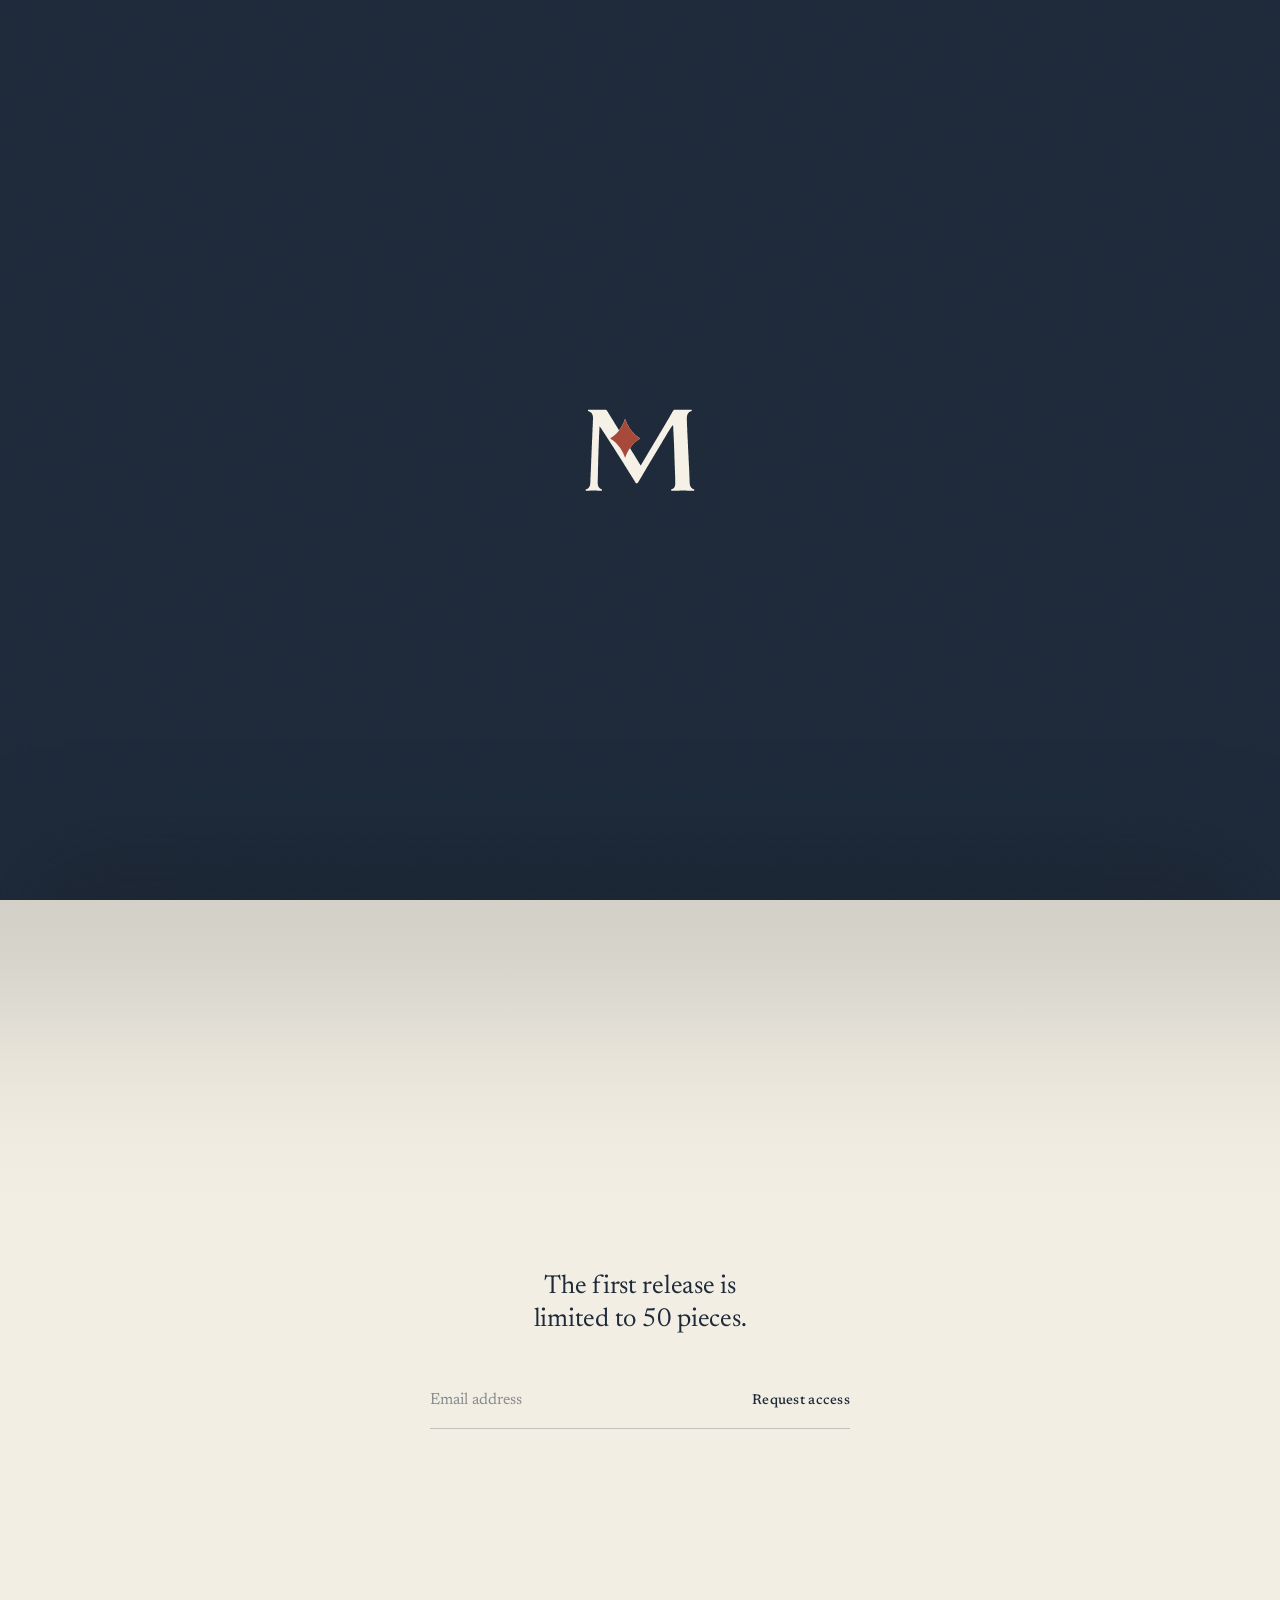
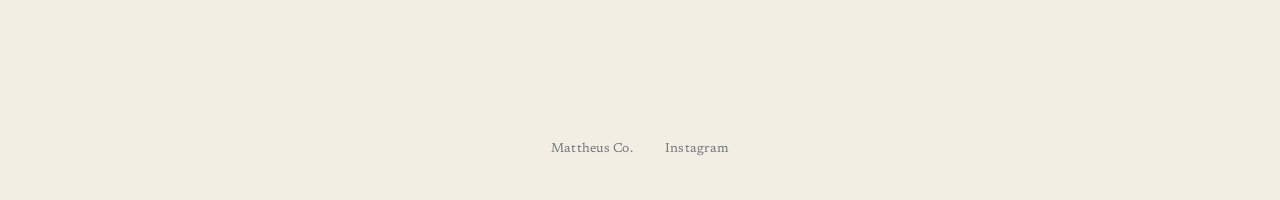
==== commit 6abb4950: "Update index.html" ====
--- a/index.html
+++ b/index.html
@@ -91,7 +91,7 @@
     display:flex;flex-direction:column;align-items:center;
     will-change:opacity,transform;
   }
-  .mark{width:min(130px,26vw);color:var(--sail)}
+  .mark{width:min(110px,26vw);color:var(--sail)}
   .mark svg{display:block;width:100%;height:auto}
   /* Two streaks share one 8s cycle, offset by half. Each is out of sight
      well before the other appears, so the rail is genuinely empty between
@@ -157,8 +157,8 @@
   }
   .h3{
     font-family:var(--display);font-weight:400;
-    font-size:clamp(24px,2.8vw,32px);
-    line-height:1.2;letter-spacing:-.01em;
+    font-size:clamp(20px,2.2vw,26px);
+    line-height:1.25;letter-spacing:-.01em;
     text-align:center;text-wrap:balance;
   }
   #access .h3{max-width:18ch;color:var(--navy)}
@@ -209,7 +209,7 @@
   footer a:hover{border-bottom-color:currentColor}
 
   @media (max-width:640px){
-    .mark{width:34vw}
+    .mark{width:22vw}
   }
 </style>
 </head>
